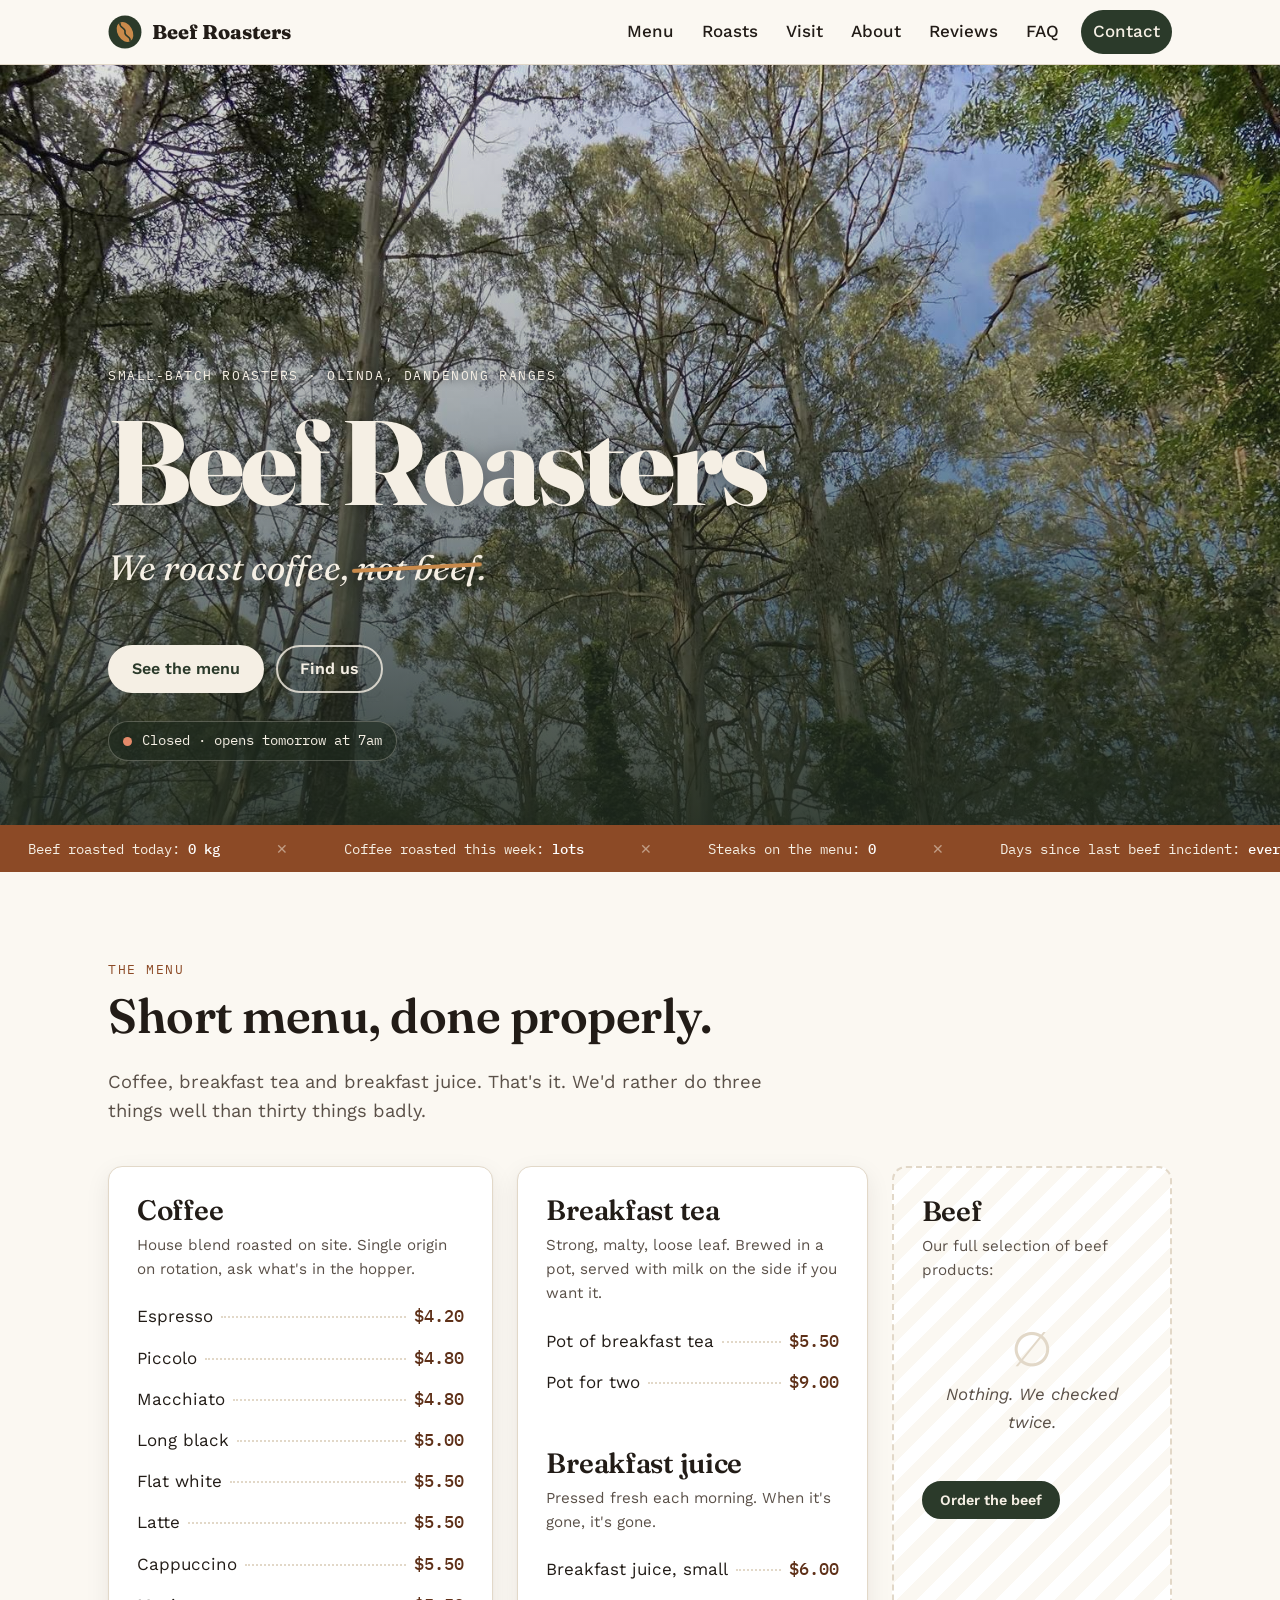
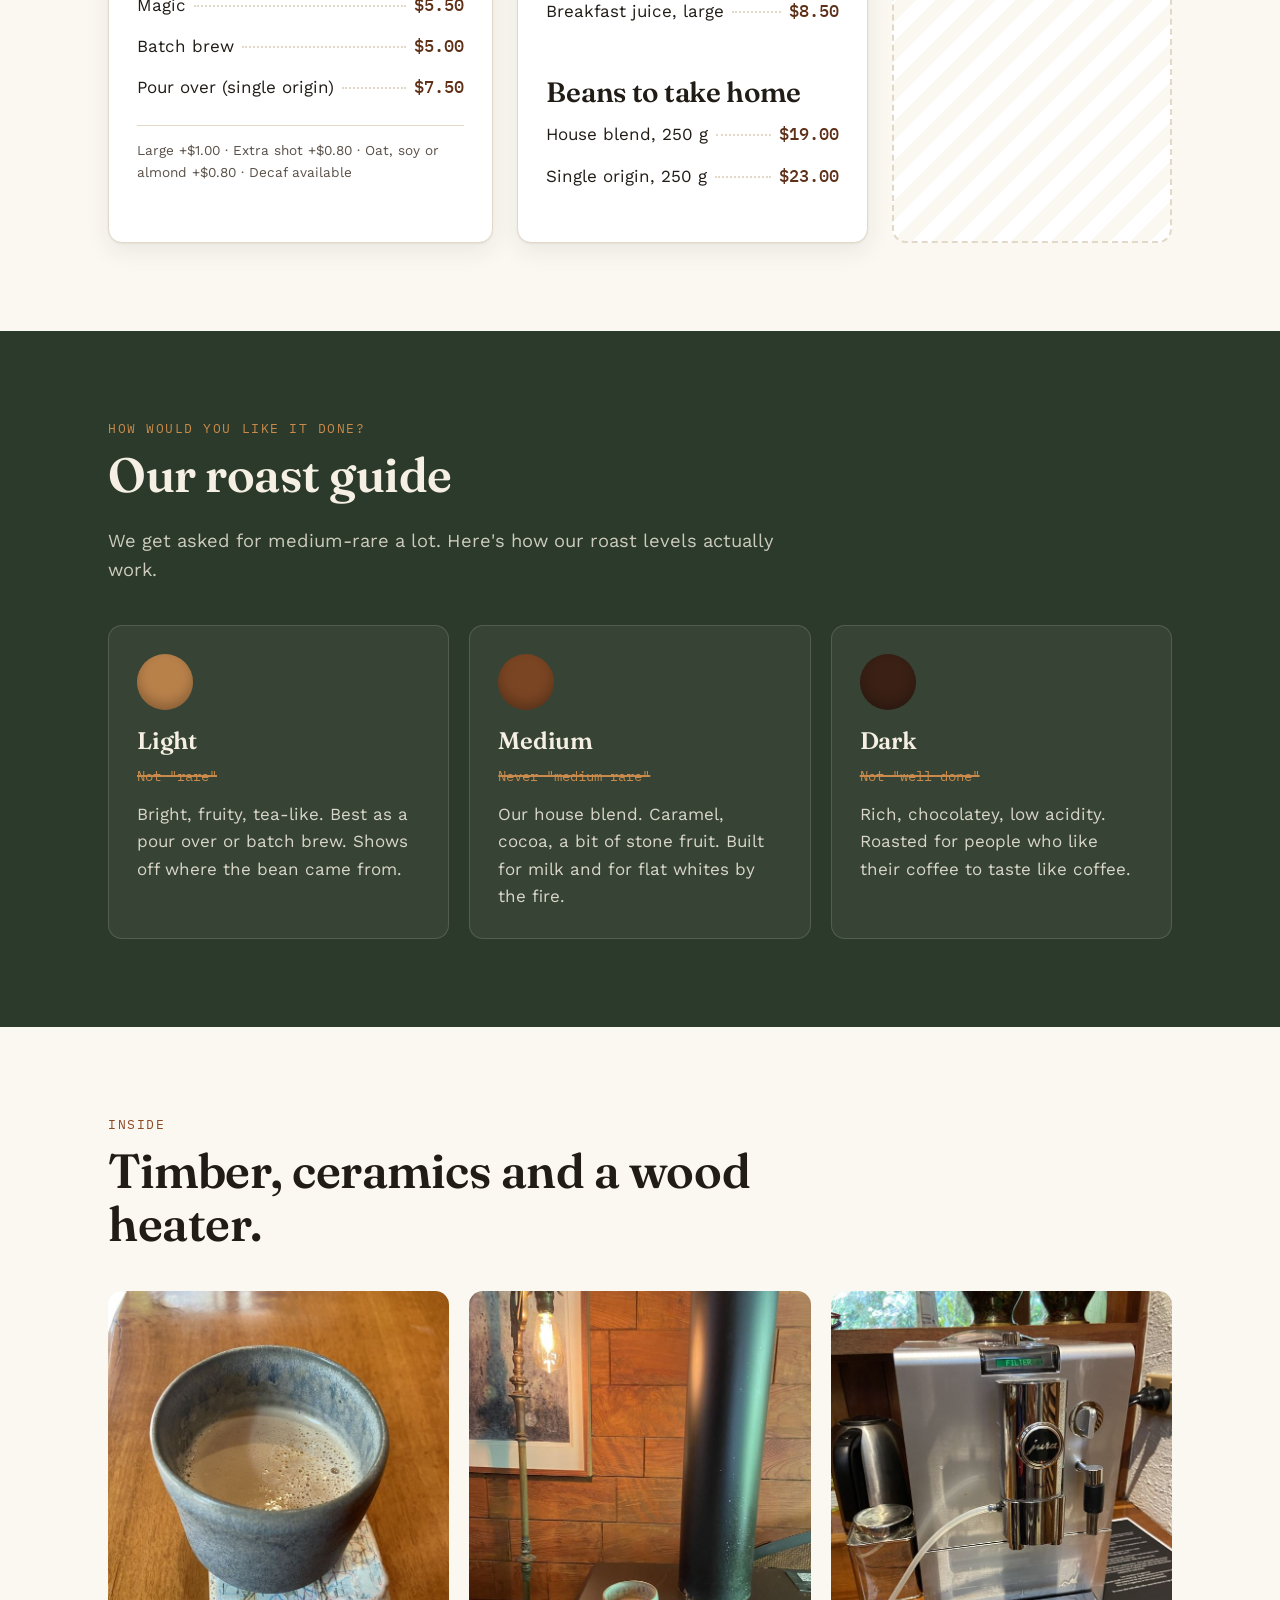
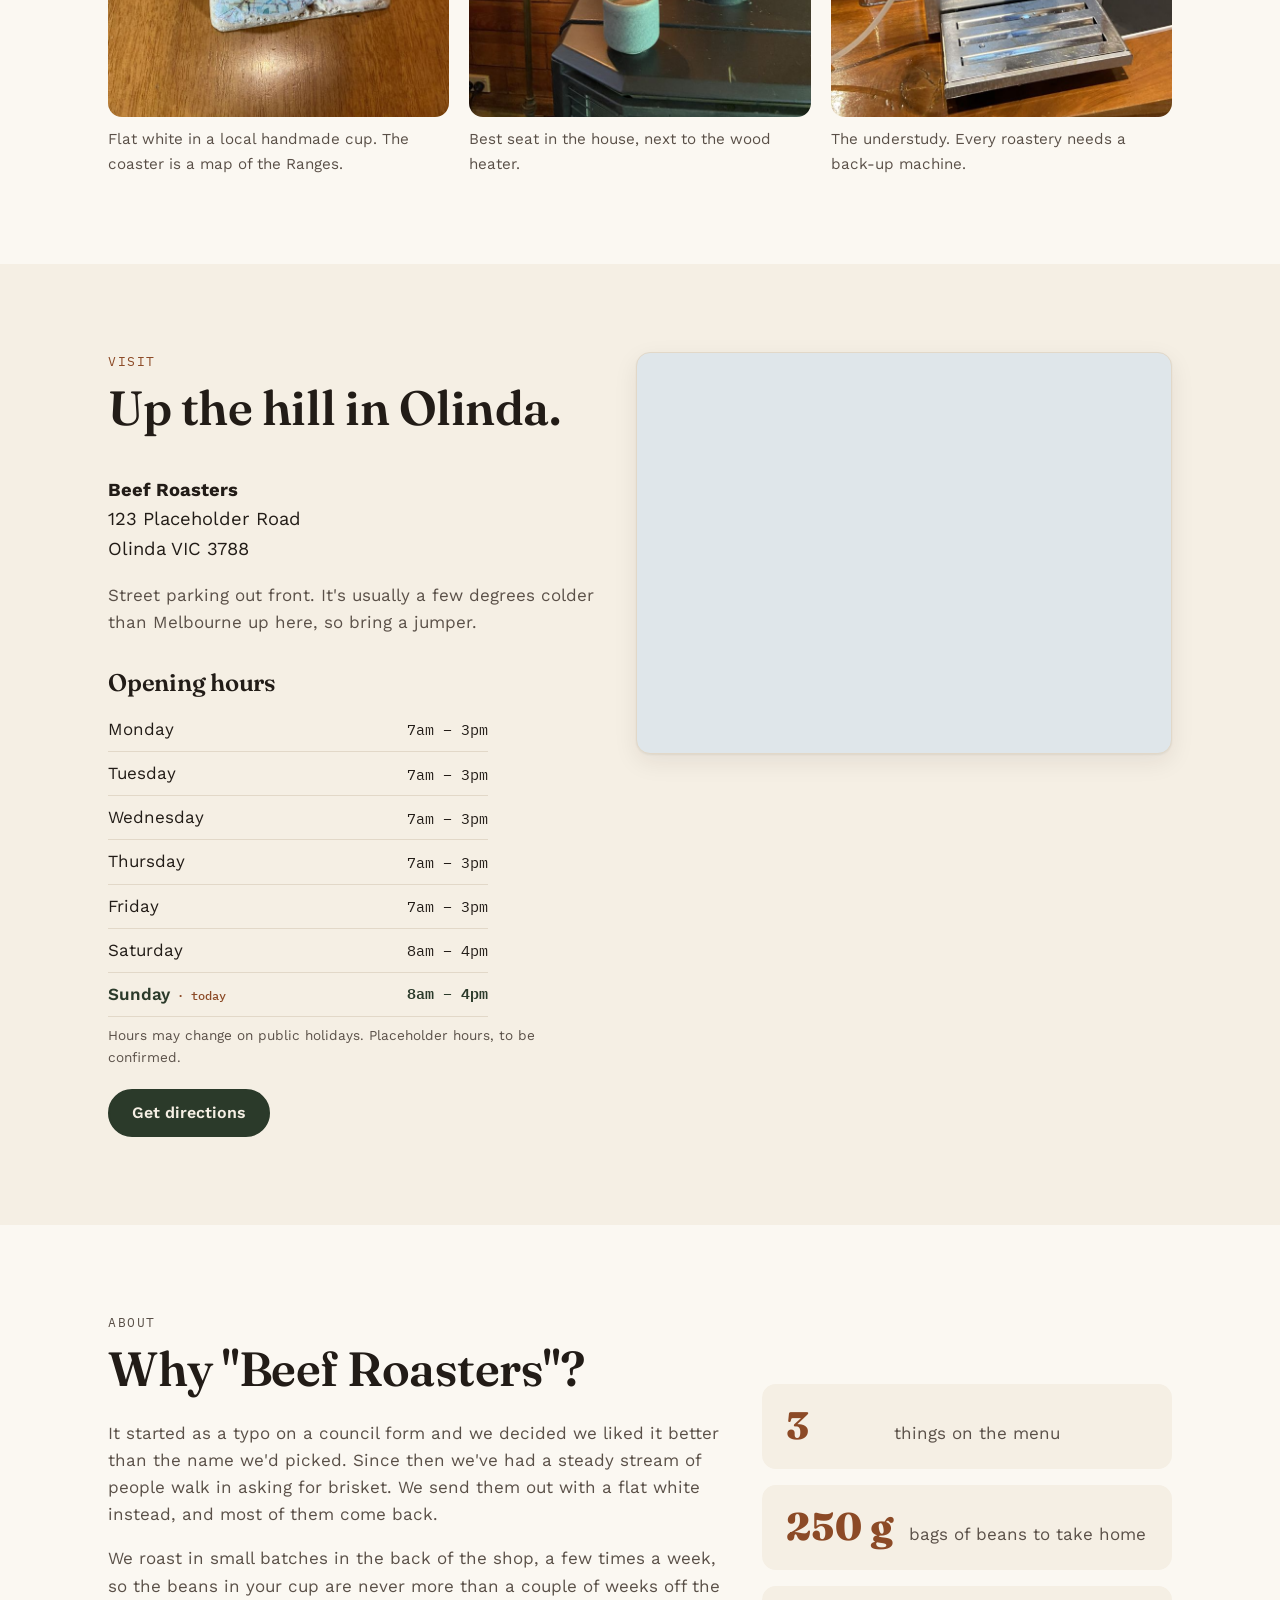
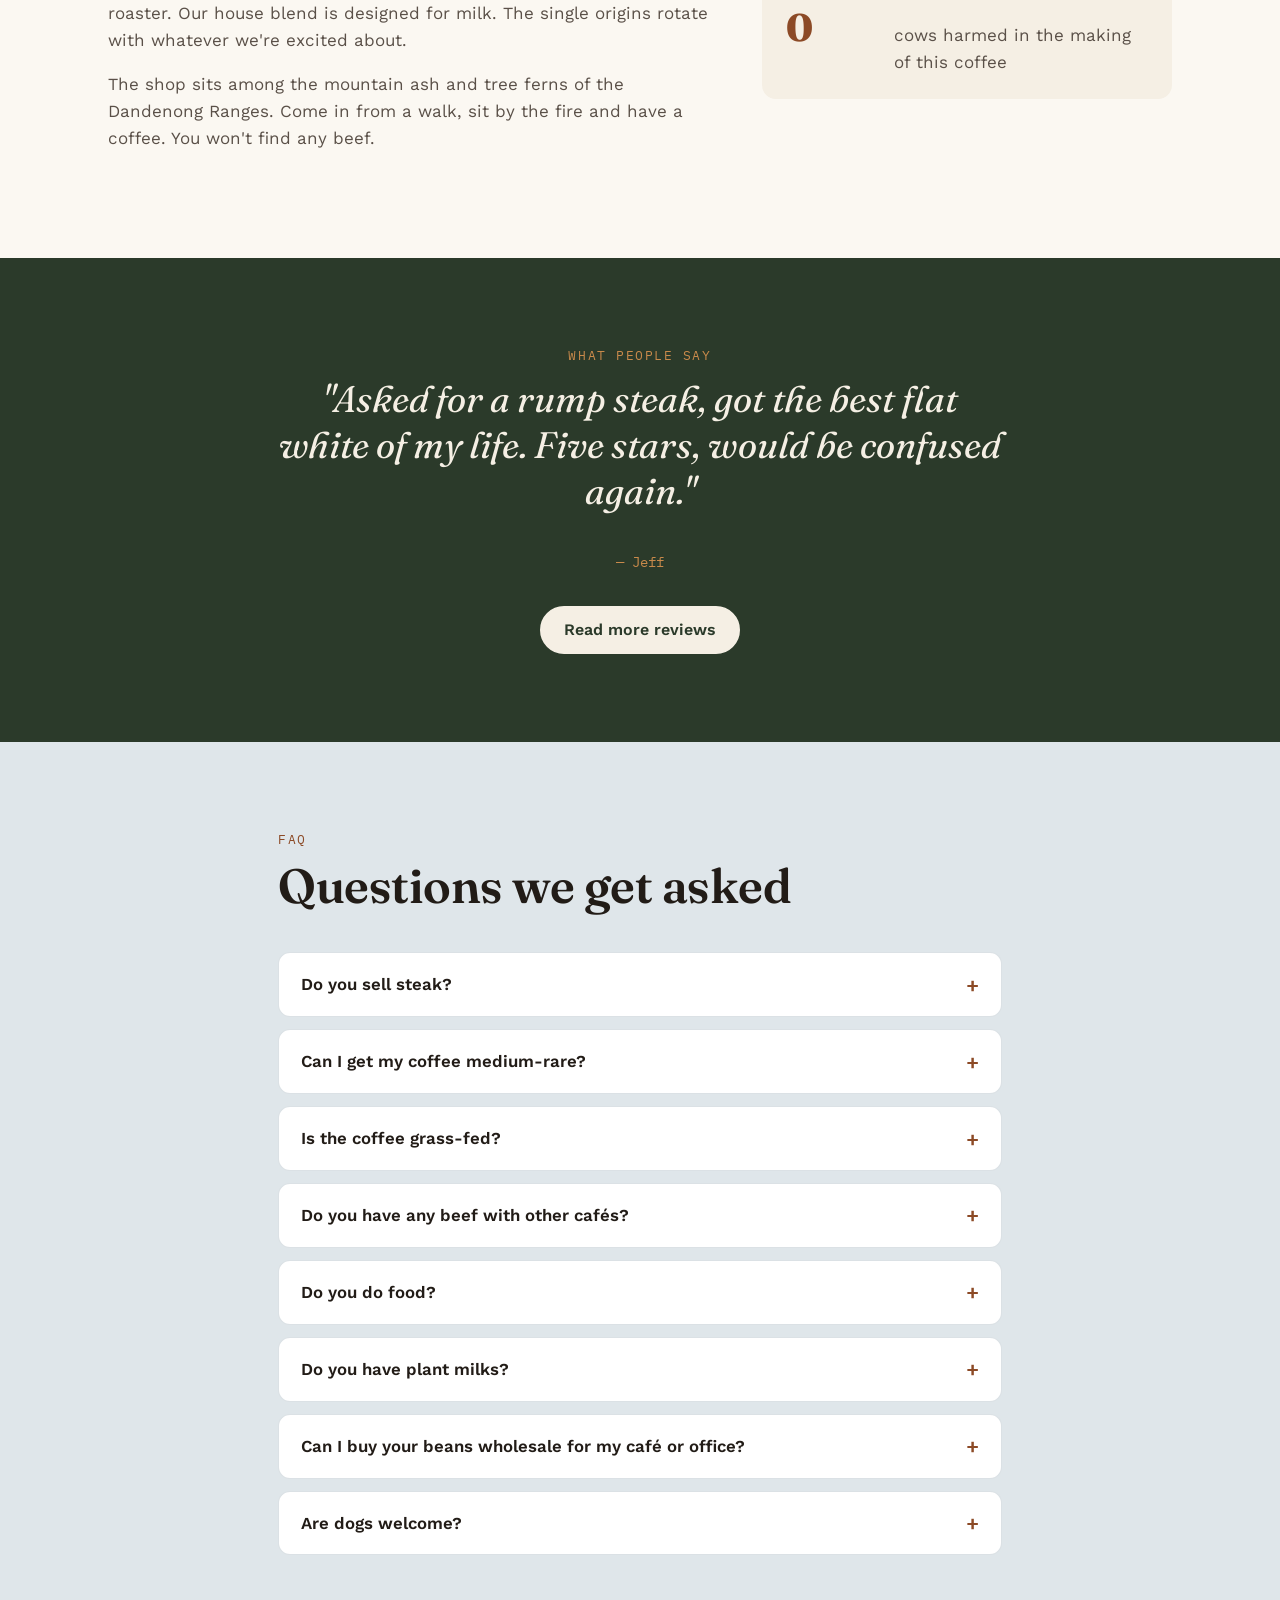
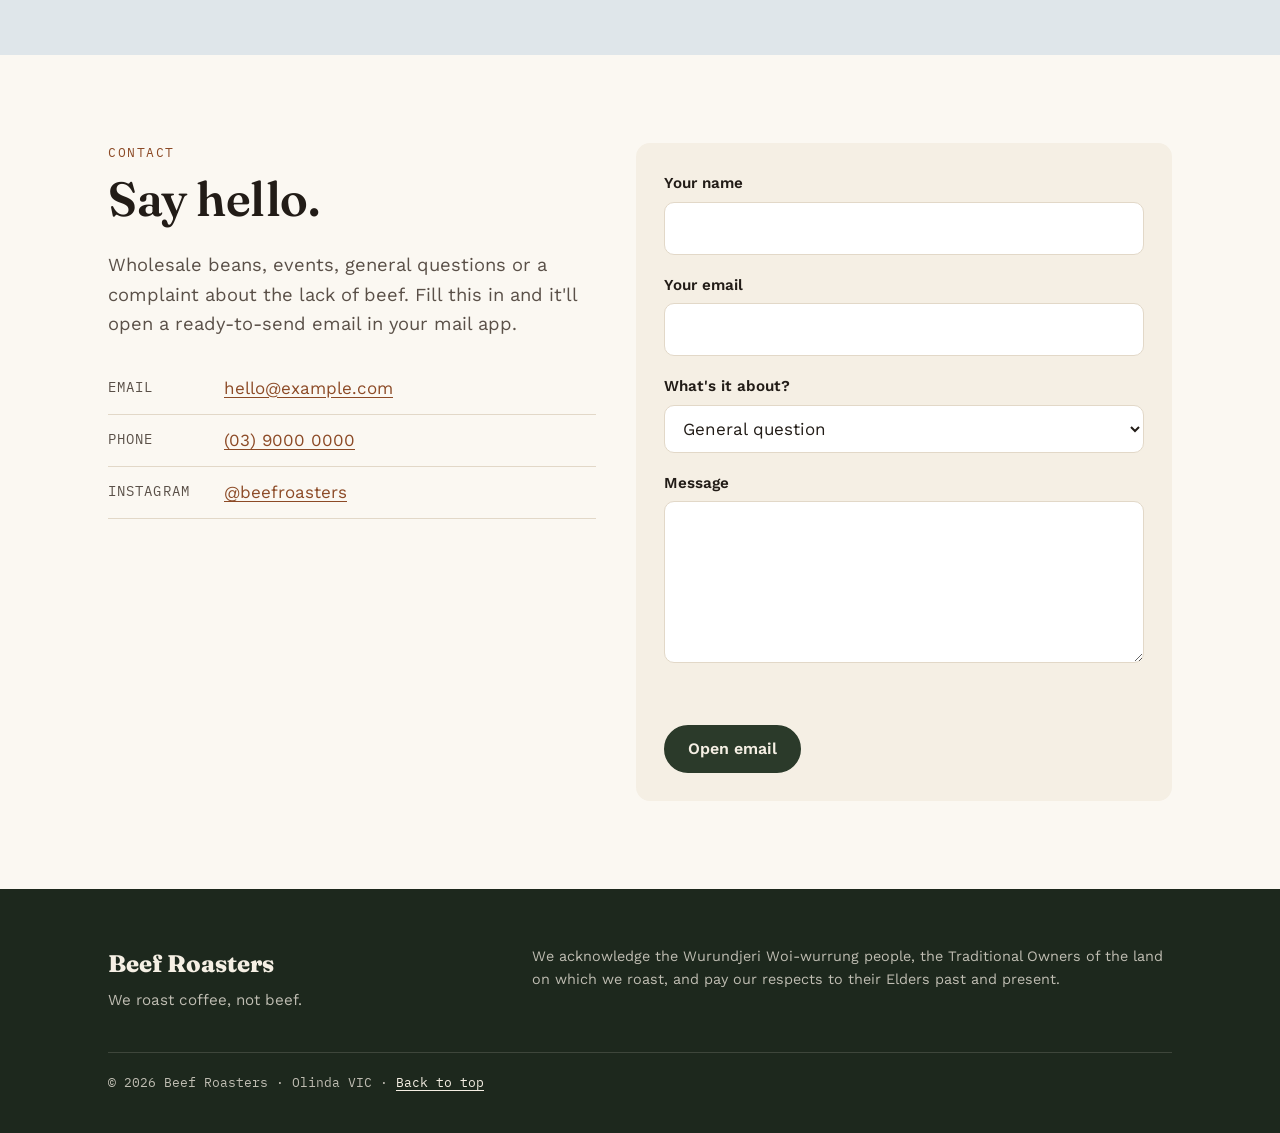
==== index.html @ 5b72eaa7 "Build Beef Roasters website Static site for GitHub Pages: home page with menu, roast guide, gallery," ====
<!doctype html>
<html lang="en-AU">
<head>
  <meta charset="utf-8">
  <meta name="viewport" content="width=device-width, initial-scale=1">
  <title>Beef Roasters | Coffee roasters in Olinda</title>
  <meta name="description" content="Beef Roasters is a small-batch coffee roaster and café in Olinda, in Victoria's Dandenong Ranges. We roast coffee, not beef.">
  <meta name="theme-color" content="#2b3a2a">
  <meta property="og:title" content="Beef Roasters, Olinda">
  <meta property="og:description" content="We roast coffee, not beef.">
  <meta property="og:type" content="website">
  <meta property="og:image" content="images/forest-wide.jpg">
  <link rel="icon" href="favicon.svg" type="image/svg+xml">
  <link rel="preconnect" href="https://fonts.googleapis.com">
  <link rel="preconnect" href="https://fonts.gstatic.com" crossorigin>
  <link href="https://fonts.googleapis.com/css2?family=Fraunces:opsz,wght@9..144,400;9..144,600;9..144,800&family=Work+Sans:wght@400;500;600&family=IBM+Plex+Mono:wght@400;500&display=swap" rel="stylesheet">
  <link rel="stylesheet" href="styles.css">
</head>
<body>
  <a class="skip" href="#main">Skip to content</a>

  <header class="site-header" id="top">
    <div class="wrap header-inner">
      <a class="brand" href="#top" aria-label="Beef Roasters home">
        <img src="favicon.svg" alt="" width="34" height="34">
        <span>Beef Roasters</span>
      </a>
      <button class="nav-toggle" aria-expanded="false" aria-controls="site-nav">
        <span class="sr-only">Menu</span>
        <span class="bars" aria-hidden="true"></span>
      </button>
      <nav id="site-nav" class="site-nav" aria-label="Main">
        <a href="#menu">Menu</a>
        <a href="#roasts">Roasts</a>
        <a href="#visit">Visit</a>
        <a href="#about">About</a>
        <a href="reviews.html">Reviews</a>
        <a href="#faq">FAQ</a>
        <a href="#contact" class="nav-cta">Contact</a>
      </nav>
    </div>
  </header>

  <main id="main">
    <!-- HERO -->
    <section class="hero">
      <picture>
        <source media="(min-width: 760px)" srcset="images/forest-wide.jpg">
        <img class="hero-img" src="images/forest-sm.jpg" alt="Tall mountain ash trees and tree ferns in the forest around Olinda">
      </picture>
      <div class="hero-shade"></div>
      <div class="wrap hero-content">
        <p class="eyebrow">Small-batch roasters · Olinda, Dandenong Ranges</p>
        <h1>Beef Roasters</h1>
        <p class="slogan">We roast coffee, <span class="strike">not beef</span>.</p>
        <div class="hero-actions">
          <a class="btn btn-light" href="#menu">See the menu</a>
          <a class="btn btn-ghost" href="#visit">Find us</a>
        </div>
        <p class="open-pill" id="open-status" aria-live="polite">Checking if we're open…</p>
      </div>
    </section>

    <!-- BEEF TICKER -->
    <div class="ticker" aria-label="Beef statistics">
      <div class="ticker-track">
        <span>Beef roasted today: <b>0 kg</b></span>
        <span>Coffee roasted this week: <b>lots</b></span>
        <span>Steaks on the menu: <b>0</b></span>
        <span>Days since last beef incident: <b id="days-no-beef">every single one</b></span>
        <span>Beef roasted today: <b>0 kg</b></span>
        <span>Coffee roasted this week: <b>lots</b></span>
        <span>Steaks on the menu: <b>0</b></span>
        <span>Days since last beef incident: <b>every single one</b></span>
      </div>
    </div>

    <!-- MENU -->
    <section class="section" id="menu">
      <div class="wrap">
        <header class="section-head">
          <p class="eyebrow">The menu</p>
          <h2>Short menu, done properly.</h2>
          <p class="lede">Coffee, breakfast tea and breakfast juice. That's it. We'd rather do three things well than thirty things badly.</p>
        </header>

        <div class="menu-grid">
          <article class="menu-card">
            <h3>Coffee</h3>
            <p class="menu-note">House blend roasted on site. Single origin on rotation, ask what's in the hopper.</p>
            <ul class="menu-list">
              <li><span>Espresso</span><i></i><span class="price">$4.20</span></li>
              <li><span>Piccolo</span><i></i><span class="price">$4.80</span></li>
              <li><span>Macchiato</span><i></i><span class="price">$4.80</span></li>
              <li><span>Long black</span><i></i><span class="price">$5.00</span></li>
              <li><span>Flat white</span><i></i><span class="price">$5.50</span></li>
              <li><span>Latte</span><i></i><span class="price">$5.50</span></li>
              <li><span>Cappuccino</span><i></i><span class="price">$5.50</span></li>
              <li><span>Magic</span><i></i><span class="price">$5.50</span></li>
              <li><span>Batch brew</span><i></i><span class="price">$5.00</span></li>
              <li><span>Pour over (single origin)</span><i></i><span class="price">$7.50</span></li>
            </ul>
            <p class="menu-extras">Large +$1.00 · Extra shot +$0.80 · Oat, soy or almond +$0.80 · Decaf available</p>
          </article>

          <article class="menu-card">
            <h3>Breakfast tea</h3>
            <p class="menu-note">Strong, malty, loose leaf. Brewed in a pot, served with milk on the side if you want it.</p>
            <ul class="menu-list">
              <li><span>Pot of breakfast tea</span><i></i><span class="price">$5.50</span></li>
              <li><span>Pot for two</span><i></i><span class="price">$9.00</span></li>
            </ul>

            <h3 class="menu-sub">Breakfast juice</h3>
            <p class="menu-note">Pressed fresh each morning. When it's gone, it's gone.</p>
            <ul class="menu-list">
              <li><span>Breakfast juice, small</span><i></i><span class="price">$6.00</span></li>
              <li><span>Breakfast juice, large</span><i></i><span class="price">$8.50</span></li>
            </ul>

            <h3 class="menu-sub">Beans to take home</h3>
            <ul class="menu-list">
              <li><span>House blend, 250 g</span><i></i><span class="price">$19.00</span></li>
              <li><span>Single origin, 250 g</span><i></i><span class="price">$23.00</span></li>
            </ul>
          </article>

          <article class="menu-card menu-card-beef" id="beef">
            <h3>Beef</h3>
            <p class="menu-note">Our full selection of beef products:</p>
            <ul class="menu-list menu-list-empty">
              <li class="empty-state">
                <span class="empty-icon" aria-hidden="true">∅</span>
                <span>Nothing. We checked twice.</span>
              </li>
            </ul>
            <button class="btn btn-small" id="beef-btn" type="button">Order the beef</button>
            <p class="beef-response" id="beef-response" aria-live="polite"></p>
          </article>
        </div>
      </div>
    </section>

    <!-- ROASTS -->
    <section class="section section-dark" id="roasts">
      <div class="wrap">
        <header class="section-head">
          <p class="eyebrow">How would you like it done?</p>
          <h2>Our roast guide</h2>
          <p class="lede">We get asked for medium-rare a lot. Here's how our roast levels actually work.</p>
        </header>

        <div class="roast-scale">
          <article class="roast roast-light">
            <span class="roast-swatch" aria-hidden="true"></span>
            <h3>Light</h3>
            <p class="roast-not">Not "rare"</p>
            <p>Bright, fruity, tea-like. Best as a pour over or batch brew. Shows off where the bean came from.</p>
          </article>
          <article class="roast roast-medium">
            <span class="roast-swatch" aria-hidden="true"></span>
            <h3>Medium</h3>
            <p class="roast-not">Never "medium-rare"</p>
            <p>Our house blend. Caramel, cocoa, a bit of stone fruit. Built for milk and for flat whites by the fire.</p>
          </article>
          <article class="roast roast-dark">
            <span class="roast-swatch" aria-hidden="true"></span>
            <h3>Dark</h3>
            <p class="roast-not">Not "well done"</p>
            <p>Rich, chocolatey, low acidity. Roasted for people who like their coffee to taste like coffee.</p>
          </article>
        </div>
      </div>
    </section>

    <!-- GALLERY -->
    <section class="section" id="gallery">
      <div class="wrap">
        <header class="section-head">
          <p class="eyebrow">Inside</p>
          <h2>Timber, ceramics and a wood heater.</h2>
        </header>
        <div class="gallery">
          <figure>
            <img src="images/flat-white-sm.jpg" srcset="images/flat-white-sm.jpg 700w, images/flat-white.jpg 1200w" sizes="(min-width: 900px) 33vw, 100vw" alt="A flat white in a blue-grey handmade ceramic cup on a map coaster" loading="lazy" width="700" height="933">
            <figcaption>Flat white in a local handmade cup. The coaster is a map of the Ranges.</figcaption>
          </figure>
          <figure>
            <img src="images/wood-heater-sm.jpg" srcset="images/wood-heater-sm.jpg 700w, images/wood-heater.jpg 1200w" sizes="(min-width: 900px) 33vw, 100vw" alt="A ceramic coffee cup on a black wood heater next to a brass floor lamp and timber wall" loading="lazy" width="700" height="933">
            <figcaption>Best seat in the house, next to the wood heater.</figcaption>
          </figure>
          <figure>
            <img src="images/machine-sm.jpg" srcset="images/machine-sm.jpg 700w, images/machine.jpg 1200w" sizes="(min-width: 900px) 33vw, 100vw" alt="A silver Jura coffee machine on a timber bench" loading="lazy" width="700" height="933">
            <figcaption>The understudy. Every roastery needs a back-up machine.</figcaption>
          </figure>
        </div>
      </div>
    </section>

    <!-- VISIT -->
    <section class="section section-timber" id="visit">
      <div class="wrap visit-grid">
        <div>
          <header class="section-head">
            <p class="eyebrow">Visit</p>
            <h2>Up the hill in Olinda.</h2>
          </header>
          <!-- PLACEHOLDER: replace the address below with the real one -->
          <address class="visit-address">
            <strong>Beef Roasters</strong><br>
            123 Placeholder Road<br>
            Olinda VIC 3788
          </address>
          <p class="visit-note">Street parking out front. It's usually a few degrees colder than Melbourne up here, so bring a jumper.</p>

          <h3>Opening hours</h3>
          <table class="hours" id="hours-table">
            <caption class="sr-only">Opening hours</caption>
            <tbody></tbody>
          </table>
          <p class="hours-foot">Hours may change on public holidays. Placeholder hours, to be confirmed.</p>
          <a class="btn" id="directions-link" href="https://www.google.com/maps/search/?api=1&query=Olinda+VIC+3788" target="_blank" rel="noopener">Get directions</a>
        </div>
        <div class="map-frame">
          <iframe title="Map of Olinda, Victoria" loading="lazy" src="https://www.openstreetmap.org/export/embed.html?bbox=145.3500%2C-37.8680%2C145.3840%2C-37.8460&amp;layer=mapnik&amp;marker=-37.8571%2C145.3672"></iframe>
        </div>
      </div>
    </section>

    <!-- ABOUT -->
    <section class="section" id="about">
      <div class="wrap about-grid">
        <div class="about-copy">
          <p class="eyebrow">About</p>
          <h2>Why "Beef Roasters"?</h2>
          <p>It started as a typo on a council form and we decided we liked it better than the name we'd picked. Since then we've had a steady stream of people walk in asking for brisket. We send them out with a flat white instead, and most of them come back.</p>
          <p>We roast in small batches in the back of the shop, a few times a week, so the beans in your cup are never more than a couple of weeks off the roaster. Our house blend is designed for milk. The single origins rotate with whatever we're excited about.</p>
          <p>The shop sits among the mountain ash and tree ferns of the Dandenong Ranges. Come in from a walk, sit by the fire and have a coffee. You won't find any beef.</p>
        </div>
        <aside class="about-stats" aria-label="Some numbers">
          <div><b>3</b><span>things on the menu</span></div>
          <div><b>250 g</b><span>bags of beans to take home</span></div>
          <div><b>0</b><span>cows harmed in the making of this coffee</span></div>
        </aside>
      </div>
    </section>

    <!-- REVIEWS TEASER -->
    <section class="section section-dark" id="reviews-teaser">
      <div class="wrap narrow center">
        <p class="eyebrow">What people say</p>
        <blockquote class="pull-quote">
          <p>"Asked for a rump steak, got the best flat white of my life. Five stars, would be confused again."</p>
          <footer>Jeff</footer>
        </blockquote>
        <a class="btn" href="reviews.html">Read more reviews</a>
      </div>
    </section>

    <!-- FAQ -->
    <section class="section section-mist" id="faq">
      <div class="wrap narrow">
        <header class="section-head">
          <p class="eyebrow">FAQ</p>
          <h2>Questions we get asked</h2>
        </header>
        <div class="faq">
          <details>
            <summary>Do you sell steak?</summary>
            <p>No. We roast coffee, not beef. It's on the sign, the cups and this website.</p>
          </details>
          <details>
            <summary>Can I get my coffee medium-rare?</summary>
            <p>We can do you a medium roast. That's as close as we get. See the <a href="#roasts">roast guide</a>.</p>
          </details>
          <details>
            <summary>Is the coffee grass-fed?</summary>
            <p>The coffee plants are fed with sunshine, rain and mountain soil, so in a way, yes. Please don't ask the barista this before 9am.</p>
          </details>
          <details>
            <summary>Do you have any beef with other cafés?</summary>
            <p>None at all. The Ranges have plenty of good coffee and we're happy to be part of it.</p>
          </details>
          <details>
            <summary>Do you do food?</summary>
            <p>No. Coffee, breakfast tea and breakfast juice only. You're welcome to bring a pastry from down the road.</p>
          </details>
          <details>
            <summary>Do you have plant milks?</summary>
            <p>Yes: oat, soy and almond, for an extra $0.80.</p>
          </details>
          <details>
            <summary>Can I buy your beans wholesale for my café or office?</summary>
            <p>Yes. Send us a message through the <a href="#contact">contact form</a> and pick "Wholesale beans".</p>
          </details>
          <details>
            <summary>Are dogs welcome?</summary>
            <p>Well-behaved dogs are welcome at the outdoor tables. Water bowl provided. No beef treats, obviously.</p>
          </details>
        </div>
      </div>
    </section>

    <!-- CONTACT -->
    <section class="section" id="contact">
      <div class="wrap contact-grid">
        <div>
          <p class="eyebrow">Contact</p>
          <h2>Say hello.</h2>
          <p class="lede">Wholesale beans, events, general questions or a complaint about the lack of beef. Fill this in and it'll open a ready-to-send email in your mail app.</p>
          <!-- PLACEHOLDER: replace phone, email and Instagram below and the email in script.js -->
          <ul class="contact-list">
            <li><span>Email</span><a href="mailto:hello@example.com" class="js-email">hello@example.com</a></li>
            <li><span>Phone</span><a href="tel:+61390000000">(03) 9000 0000</a></li>
            <li><span>Instagram</span><a href="https://instagram.com/" target="_blank" rel="noopener">@beefroasters</a></li>
          </ul>
        </div>

        <form class="contact-form" id="contact-form" novalidate>
          <div class="field">
            <label for="cf-name">Your name</label>
            <input id="cf-name" name="name" type="text" autocomplete="name" required>
          </div>
          <div class="field">
            <label for="cf-email">Your email</label>
            <input id="cf-email" name="email" type="email" autocomplete="email" required>
          </div>
          <div class="field">
            <label for="cf-topic">What's it about?</label>
            <select id="cf-topic" name="topic">
              <option>General question</option>
              <option>Wholesale beans</option>
              <option>Events &amp; catering</option>
              <option>Feedback</option>
              <option>Beef-related complaint</option>
            </select>
          </div>
          <div class="field">
            <label for="cf-message">Message</label>
            <textarea id="cf-message" name="message" rows="5" required></textarea>
          </div>
          <p class="form-hint" id="beef-hint" hidden>Noted. We'll read it, but we still won't be selling beef.</p>
          <p class="form-error" id="form-error" role="alert"></p>
          <button class="btn" type="submit">Open email</button>
        </form>
      </div>
    </section>
  </main>

  <footer class="site-footer">
    <div class="wrap footer-grid">
      <div>
        <p class="footer-brand">Beef Roasters</p>
        <p>We roast coffee, not beef.</p>
      </div>
      <p class="ack">We acknowledge the Wurundjeri Woi-wurrung people, the Traditional Owners of the land on which we roast, and pay our respects to their Elders past and present.</p>
      <p class="footer-meta">© <span id="year">2026</span> Beef Roasters · Olinda VIC · <a href="#top">Back to top</a></p>
    </div>
  </footer>

  <script src="script.js"></script>
</body>
</html>
---- styles.css ----
/* Beef Roasters — forest & timber palette drawn from the shop photos */
:root {
  --forest: #2b3a2a;
  --forest-deep: #1d281d;
  --fern: #6f8a4e;
  --timber: #8c4a26;
  --timber-dark: #5e3018;
  --honey: #c98a4b;
  --slate: #6f8797;
  --slate-pale: #dfe6ea;
  --cream: #f5efe4;
  --paper: #fbf8f2;
  --ink: #221c17;
  --ink-soft: #5a5048;
  --line: #e2d8c8;

  --display: "Fraunces", Georgia, "Times New Roman", serif;
  --body: "Work Sans", system-ui, -apple-system, "Segoe UI", sans-serif;
  --mono: "IBM Plex Mono", ui-monospace, Menlo, Consolas, monospace;

  --radius: 14px;
  --shadow: 0 1px 2px rgba(34, 28, 23, .06), 0 8px 24px rgba(34, 28, 23, .08);
  --wrap: 1120px;
}

*, *::before, *::after { box-sizing: border-box; }
html { scroll-behavior: smooth; scroll-padding-top: 72px; }
@media (prefers-reduced-motion: reduce) {
  html { scroll-behavior: auto; }
  *, *::before, *::after { animation: none !important; transition: none !important; }
}

body {
  margin: 0;
  font-family: var(--body);
  font-size: 1.0625rem;
  line-height: 1.6;
  color: var(--ink);
  background: var(--paper);
  -webkit-font-smoothing: antialiased;
}

img { max-width: 100%; display: block; }
a { color: var(--timber); text-underline-offset: 3px; }
a:hover { color: var(--timber-dark); }
h1, h2, h3 { font-family: var(--display); line-height: 1.1; margin: 0 0 .5em; font-weight: 600; letter-spacing: -.01em; }
h2 { font-size: clamp(2rem, 4.5vw, 3rem); }
h3 { font-size: 1.5rem; }
p { margin: 0 0 1em; }

.wrap { max-width: var(--wrap); margin: 0 auto; padding: 0 16px; }
@media (min-width: 640px) { .wrap { padding: 0 28px; } }
.narrow { max-width: 780px; }
.center { text-align: center; }

.sr-only { position: absolute; width: 1px; height: 1px; padding: 0; margin: -1px; overflow: hidden; clip: rect(0 0 0 0); white-space: nowrap; border: 0; }
.skip { position: absolute; left: -999px; top: 8px; background: var(--ink); color: #fff; padding: 8px 14px; border-radius: 8px; z-index: 100; }
.skip:focus { left: 8px; }
:focus-visible { outline: 3px solid var(--honey); outline-offset: 3px; }

.eyebrow {
  font-family: var(--mono);
  font-size: .8rem;
  text-transform: uppercase;
  letter-spacing: .12em;
  color: var(--timber);
  margin-bottom: .75em;
}

/* ---------- Buttons ---------- */
.btn {
  display: inline-block;
  font: 600 1rem/1 var(--body);
  padding: 14px 22px;
  border-radius: 999px;
  border: 2px solid var(--forest);
  background: var(--forest);
  color: var(--cream);
  text-decoration: none;
  cursor: pointer;
  transition: transform .15s ease, background .15s ease, color .15s ease;
}
.btn:hover { background: var(--forest-deep); color: var(--cream); transform: translateY(-1px); }
.btn-light { background: var(--cream); border-color: var(--cream); color: var(--forest); }
.btn-light:hover { background: #fff; color: var(--forest); }
.btn-ghost { background: transparent; border-color: rgba(245, 239, 228, .8); color: var(--cream); }
.btn-ghost:hover { background: rgba(245, 239, 228, .12); }
.btn-small { padding: 10px 16px; font-size: .9rem; }

/* ---------- Header ---------- */
.site-header {
  position: sticky; top: 0; z-index: 50;
  background: rgba(251, 248, 242, .92);
  backdrop-filter: saturate(1.4) blur(10px);
  -webkit-backdrop-filter: saturate(1.4) blur(10px);
  border-bottom: 1px solid var(--line);
}
.header-inner { display: flex; align-items: center; justify-content: space-between; height: 64px; }
.brand { display: flex; align-items: center; gap: 10px; text-decoration: none; color: var(--ink); font-family: var(--display); font-weight: 800; font-size: 1.25rem; }
.brand:hover { color: var(--ink); }

.site-nav { display: flex; gap: 4px; align-items: center; }
.site-nav a { text-decoration: none; color: var(--ink); font-weight: 500; padding: 8px 12px; border-radius: 999px; }
.site-nav a:hover, .site-nav a[aria-current="page"] { background: var(--cream); color: var(--ink); }
.site-nav .nav-cta { background: var(--forest); color: var(--cream); margin-left: 6px; }
.site-nav .nav-cta:hover { background: var(--forest-deep); color: var(--cream); }

.nav-toggle { display: none; background: none; border: 0; width: 44px; height: 44px; cursor: pointer; border-radius: 10px; }
.bars, .bars::before, .bars::after { display: block; width: 22px; height: 2px; background: var(--ink); border-radius: 2px; position: relative; margin: 0 auto; transition: transform .2s ease; }
.bars::before, .bars::after { content: ""; position: absolute; left: 0; }
.bars::before { top: -7px; }
.bars::after { top: 7px; }
.nav-toggle[aria-expanded="true"] .bars { background: transparent; }
.nav-toggle[aria-expanded="true"] .bars::before { transform: translateY(7px) rotate(45deg); }
.nav-toggle[aria-expanded="true"] .bars::after { transform: translateY(-7px) rotate(-45deg); }

@media (max-width: 820px) {
  .nav-toggle { display: block; }
  .site-nav {
    position: absolute; top: 64px; left: 0; right: 0;
    flex-direction: column; align-items: stretch; gap: 0;
    background: var(--paper); border-bottom: 1px solid var(--line);
    padding: 8px 16px 16px;
    display: none;
  }
  .site-nav.open { display: flex; }
  .site-nav a { padding: 12px; border-radius: 10px; }
  .site-nav .nav-cta { margin: 8px 0 0; text-align: center; }
}

/* ---------- Hero ---------- */
.hero { position: relative; min-height: min(88vh, 760px); display: flex; align-items: flex-end; color: var(--cream); overflow: hidden; }
.hero picture, .hero-img { position: absolute; inset: 0; width: 100%; height: 100%; }
.hero-img { object-fit: cover; object-position: center 30%; }
.hero-shade { position: absolute; inset: 0; background: linear-gradient(180deg, rgba(29, 40, 29, .15) 0%, rgba(29, 40, 29, .35) 45%, rgba(29, 40, 29, .88) 100%); }
.hero-content { position: relative; padding-top: 120px; padding-bottom: 64px; width: 100%; }
.hero .eyebrow { color: var(--cream); text-shadow: 0 1px 8px rgba(0, 0, 0, .6); }
.hero h1, .slogan { text-shadow: 0 2px 18px rgba(0, 0, 0, .35); }
.hero h1 { font-size: clamp(3.2rem, 11vw, 7.5rem); font-weight: 800; letter-spacing: -.03em; margin-bottom: .1em; }
.slogan { font-family: var(--display); font-size: clamp(1.4rem, 3.6vw, 2.2rem); font-style: italic; margin-bottom: 1.4em; }
.strike { position: relative; white-space: nowrap; }
.strike::after {
  content: ""; position: absolute; left: -4px; right: -4px; top: 55%;
  height: 4px; background: var(--honey); border-radius: 2px;
  transform: rotate(-3deg) scaleX(0); transform-origin: left;
  animation: strike .6s .8s ease-out forwards;
}
@keyframes strike { to { transform: rotate(-3deg) scaleX(1); } }
.hero-actions { display: flex; flex-wrap: wrap; gap: 12px; margin-bottom: 28px; }

.open-pill {
  display: inline-flex; align-items: center; gap: 10px;
  font-family: var(--mono); font-size: .85rem;
  background: rgba(29, 40, 29, .6); border: 1px solid rgba(245, 239, 228, .25);
  padding: 8px 14px; border-radius: 999px; margin: 0;
}
.open-pill::before { content: ""; width: 9px; height: 9px; border-radius: 50%; background: var(--slate); }
.open-pill.is-open::before { background: #8fd16a; box-shadow: 0 0 0 4px rgba(143, 209, 106, .25); }
.open-pill.is-closed::before { background: #e48a6a; }

/* ---------- Ticker ---------- */
.ticker { background: var(--timber); color: var(--cream); overflow: hidden; font-family: var(--mono); font-size: .9rem; }
.ticker-track { display: flex; width: max-content; animation: ticker 38s linear infinite; }
.ticker-track span { padding: 12px 28px; white-space: nowrap; }
.ticker-track span::after { content: "✕"; margin-left: 56px; opacity: .5; }
.ticker b { color: #fff; font-weight: 500; }
@keyframes ticker { to { transform: translateX(-50%); } }

/* ---------- Sections ---------- */
.section { padding: 88px 0; }
@media (max-width: 640px) { .section { padding: 64px 0; } }
.section-head { margin-bottom: 40px; max-width: 680px; }
.center .section-head { margin-left: auto; margin-right: auto; }
.lede { font-size: 1.15rem; color: var(--ink-soft); }

.section-dark { background: var(--forest); color: var(--cream); }
.section-dark .eyebrow { color: var(--honey); }
.section-dark .lede { color: rgba(245, 239, 228, .8); }
.section-dark a { color: var(--honey); }
.section-dark .btn { background: var(--cream); border-color: var(--cream); color: var(--forest); }
.section-dark .btn:hover { background: #fff; color: var(--forest); }

.section-timber { background: var(--cream); }
.section-mist { background: var(--slate-pale); }

/* ---------- Menu ---------- */
.menu-grid { display: grid; gap: 24px; grid-template-columns: 1fr; }
@media (min-width: 760px) { .menu-grid { grid-template-columns: 1fr 1fr; } }
@media (min-width: 1040px) { .menu-grid { grid-template-columns: 1.1fr 1fr .8fr; } }

.menu-card { background: #fff; border: 1px solid var(--line); border-radius: var(--radius); padding: 28px; box-shadow: var(--shadow); }
.menu-card h3 { font-size: 1.75rem; margin-bottom: .25em; }
.menu-sub { margin-top: 1.6em; }
.menu-note { color: var(--ink-soft); font-size: .95rem; }
.menu-list { list-style: none; padding: 0; margin: 0 0 1em; }
.menu-list li { display: flex; align-items: baseline; gap: 8px; padding: 7px 0; }
.menu-list li i { flex: 1; border-bottom: 2px dotted var(--line); transform: translateY(-4px); }
.price { font-family: var(--mono); font-weight: 500; color: var(--timber-dark); }
.menu-extras { font-size: .85rem; color: var(--ink-soft); border-top: 1px solid var(--line); padding-top: 14px; margin: 0; }

.menu-card-beef { background: repeating-linear-gradient(-45deg, #fff, #fff 14px, var(--paper) 14px, var(--paper) 28px); border-style: dashed; border-width: 2px; box-shadow: none; }
.menu-list-empty li { justify-content: center; flex-direction: column; align-items: center; text-align: center; padding: 28px 0; color: var(--ink-soft); font-style: italic; }
.empty-icon { font-family: var(--display); font-size: 3rem; line-height: 1; color: var(--line); font-style: normal; }
.beef-response { min-height: 1.6em; margin: 14px 0 0; font-size: .95rem; color: var(--timber-dark); font-weight: 500; }

/* ---------- Roasts ---------- */
.roast-scale { display: grid; gap: 20px; grid-template-columns: 1fr; }
@media (min-width: 760px) { .roast-scale { grid-template-columns: repeat(3, 1fr); } }
.roast { background: rgba(245, 239, 228, .06); border: 1px solid rgba(245, 239, 228, .15); border-radius: var(--radius); padding: 28px; }
.roast-swatch { display: block; width: 56px; height: 56px; border-radius: 50%; margin-bottom: 18px; box-shadow: inset 0 -6px 12px rgba(0,0,0,.25); }
.roast-light .roast-swatch { background: #b9814a; }
.roast-medium .roast-swatch { background: #7a4523; }
.roast-dark .roast-swatch { background: #3a2015; }
.roast-not { font-family: var(--mono); font-size: .85rem; color: var(--honey); text-decoration: line-through; text-decoration-thickness: 2px; }
.roast p:last-child { color: rgba(245, 239, 228, .85); margin: 0; }

/* ---------- Gallery ---------- */
.gallery { display: grid; gap: 20px; grid-template-columns: 1fr; }
@media (min-width: 640px) { .gallery { grid-template-columns: repeat(2, 1fr); } }
@media (min-width: 960px) { .gallery { grid-template-columns: repeat(3, 1fr); } }
.gallery figure { margin: 0; }
.gallery img { width: 100%; aspect-ratio: 4 / 5; height: auto; object-fit: cover; border-radius: var(--radius); background: var(--cream); }
.gallery figcaption { font-size: .95rem; color: var(--ink-soft); padding-top: 10px; }

/* ---------- Visit ---------- */
.visit-grid { display: grid; gap: 40px; grid-template-columns: 1fr; align-items: start; }
@media (min-width: 900px) { .visit-grid { grid-template-columns: 1fr 1.1fr; } }
.visit-address { font-style: normal; font-size: 1.15rem; margin-bottom: 1em; }
.visit-note { color: var(--ink-soft); }
.visit-grid h3 { margin-top: 1.4em; }
.hours { border-collapse: collapse; width: 100%; max-width: 380px; margin-bottom: 8px; }
.hours th, .hours td { text-align: left; padding: 8px 0; border-bottom: 1px solid var(--line); font-weight: 400; }
.hours td { font-family: var(--mono); font-size: .95rem; text-align: right; }
.hours tr.today th, .hours tr.today td { font-weight: 600; color: var(--forest); }
.hours tr.today th::after { content: " · today"; font-family: var(--mono); font-size: .75rem; color: var(--timber); font-weight: 500; }
.hours-foot { font-size: .85rem; color: var(--ink-soft); margin-bottom: 20px; }
.map-frame { border-radius: var(--radius); overflow: hidden; border: 1px solid var(--line); box-shadow: var(--shadow); aspect-ratio: 4 / 3; background: var(--slate-pale); }
.map-frame iframe { width: 100%; height: 100%; border: 0; display: block; }

/* ---------- About ---------- */
.about-grid { display: grid; gap: 40px; grid-template-columns: 1fr; }
@media (min-width: 900px) { .about-grid { grid-template-columns: 1.5fr 1fr; align-items: center; } }
.about-copy p { color: var(--ink-soft); }
.about-stats { display: grid; gap: 16px; }
.about-stats div { background: var(--cream); border-radius: var(--radius); padding: 22px 24px; display: flex; align-items: baseline; gap: 16px; }
.about-stats b { font-family: var(--display); font-size: 2.4rem; font-weight: 800; color: var(--timber); min-width: 3.4ch; line-height: 1; }
.about-stats span { color: var(--ink-soft); }

/* ---------- Reviews ---------- */
.pull-quote { margin: 0 0 32px; }
.pull-quote p { font-family: var(--display); font-size: clamp(1.5rem, 3.4vw, 2.3rem); line-height: 1.25; font-style: italic; }
.pull-quote footer { font-family: var(--mono); font-size: .9rem; color: var(--honey); }
.pull-quote footer::before { content: "— "; }

.reviews-hero { background: var(--forest); color: var(--cream); padding: 96px 0 72px; }
.reviews-hero .eyebrow { color: var(--honey); }
.reviews-hero h1 { font-size: clamp(2.6rem, 7vw, 4.5rem); font-weight: 800; }
.reviews-hero .lede { color: rgba(245, 239, 228, .8); max-width: 600px; }
.rating-summary { display: flex; align-items: center; gap: 14px; margin-top: 24px; font-family: var(--mono); font-size: .95rem; }
.stars { color: var(--honey); letter-spacing: 2px; font-size: 1.2rem; }

.review-list { display: grid; gap: 24px; grid-template-columns: 1fr; }
@media (min-width: 900px) { .review-list { grid-template-columns: repeat(3, 1fr); } }
.review { background: #fff; border: 1px solid var(--line); border-radius: var(--radius); padding: 28px; box-shadow: var(--shadow); display: flex; flex-direction: column; margin: 0; }
.review .stars { margin-bottom: 14px; }
.review blockquote { margin: 0 0 20px; flex: 1; }
.review blockquote p { font-size: 1.05rem; }
.review h2 { font-size: 1.5rem; margin-bottom: .6em; }
.reviewer { display: flex; align-items: center; gap: 12px; border-top: 1px solid var(--line); padding-top: 16px; }
.avatar { width: 44px; height: 44px; border-radius: 50%; display: grid; place-items: center; font-family: var(--display); font-weight: 800; color: var(--cream); flex-shrink: 0; }
.avatar-jeff { background: var(--fern); }
.avatar-rosemary { background: var(--slate); }
.avatar-tim { background: var(--timber); }
.reviewer b { display: block; }
.reviewer span { font-size: .85rem; color: var(--ink-soft); }
.reviewer .avatar { color: var(--cream); font-size: 1.15rem; }
.review-tim { border: 2px solid var(--timber); }
.badge { display: inline-block; font-family: var(--mono); font-size: .7rem; text-transform: uppercase; letter-spacing: .1em; background: var(--timber); color: var(--cream); padding: 3px 8px; border-radius: 999px; margin-bottom: 12px; align-self: flex-start; }
.owner-reply { background: var(--cream); border-radius: 10px; padding: 14px 16px; font-size: .92rem; color: var(--ink-soft); margin: 0 0 20px; }
.owner-reply b { color: var(--ink); }
.sample-note { font-size: .85rem; color: var(--ink-soft); text-align: center; margin-top: 32px; }

/* ---------- FAQ ---------- */
.faq details { background: #fff; border-radius: 12px; margin-bottom: 12px; border: 1px solid rgba(111, 135, 151, .25); }
.faq summary { cursor: pointer; padding: 18px 56px 18px 22px; font-weight: 600; font-size: 1.05rem; list-style: none; position: relative; }
.faq summary::-webkit-details-marker { display: none; }
.faq summary::after { content: "+"; position: absolute; right: 22px; top: 50%; transform: translateY(-50%); font-family: var(--mono); font-size: 1.4rem; color: var(--timber); transition: transform .2s ease; }
.faq details[open] summary::after { transform: translateY(-50%) rotate(45deg); }
.faq details p { padding: 0 22px 18px; margin: 0; color: var(--ink-soft); }

/* ---------- Contact ---------- */
.contact-grid { display: grid; gap: 40px; grid-template-columns: 1fr; }
@media (min-width: 900px) { .contact-grid { grid-template-columns: 1fr 1.1fr; } }
.contact-list { list-style: none; padding: 0; margin: 24px 0 0; }
.contact-list li { display: flex; gap: 16px; padding: 12px 0; border-bottom: 1px solid var(--line); flex-wrap: wrap; }
.contact-list span { font-family: var(--mono); font-size: .85rem; text-transform: uppercase; letter-spacing: .08em; color: var(--ink-soft); width: 100px; padding-top: 2px; }
.contact-form { background: var(--cream); border-radius: var(--radius); padding: 28px; }
.field { margin-bottom: 18px; }
.field label { display: block; font-weight: 600; margin-bottom: 6px; font-size: .95rem; }
.field input, .field select, .field textarea {
  width: 100%; font: inherit; color: var(--ink);
  background: #fff; border: 1.5px solid var(--line); border-radius: 10px;
  padding: 12px 14px;
}
.field textarea { resize: vertical; min-height: 120px; }
.field input:focus, .field select:focus, .field textarea:focus { outline: none; border-color: var(--forest); box-shadow: 0 0 0 3px rgba(43, 58, 42, .15); }
.field [aria-invalid="true"] { border-color: #b8462a; }
.form-error { color: #a33b22; font-weight: 500; min-height: 1.4em; margin-bottom: 12px; }
.form-hint { background: #fff; border-left: 4px solid var(--timber); padding: 10px 14px; border-radius: 6px; font-size: .95rem; }

/* ---------- Footer ---------- */
.site-footer { background: var(--forest-deep); color: rgba(245, 239, 228, .75); padding: 56px 0 40px; font-size: .95rem; }
.site-footer a { color: var(--cream); }
.footer-grid { display: grid; gap: 24px; grid-template-columns: 1fr; }
@media (min-width: 900px) { .footer-grid { grid-template-columns: 1fr 1.6fr; } .footer-meta { grid-column: 1 / -1; } }
.footer-brand { font-family: var(--display); font-size: 1.5rem; font-weight: 800; color: var(--cream); margin-bottom: .2em; }
.ack { font-size: .9rem; }
.footer-meta { border-top: 1px solid rgba(245, 239, 228, .15); padding-top: 20px; margin: 0; font-family: var(--mono); font-size: .8rem; }

/* ---------- 404 ---------- */
.notfound { min-height: 70vh; display: grid; place-items: center; text-align: center; padding: 80px 16px; }
.notfound h1 { font-size: clamp(4rem, 14vw, 8rem); font-weight: 800; color: var(--timber); margin-bottom: 0; }
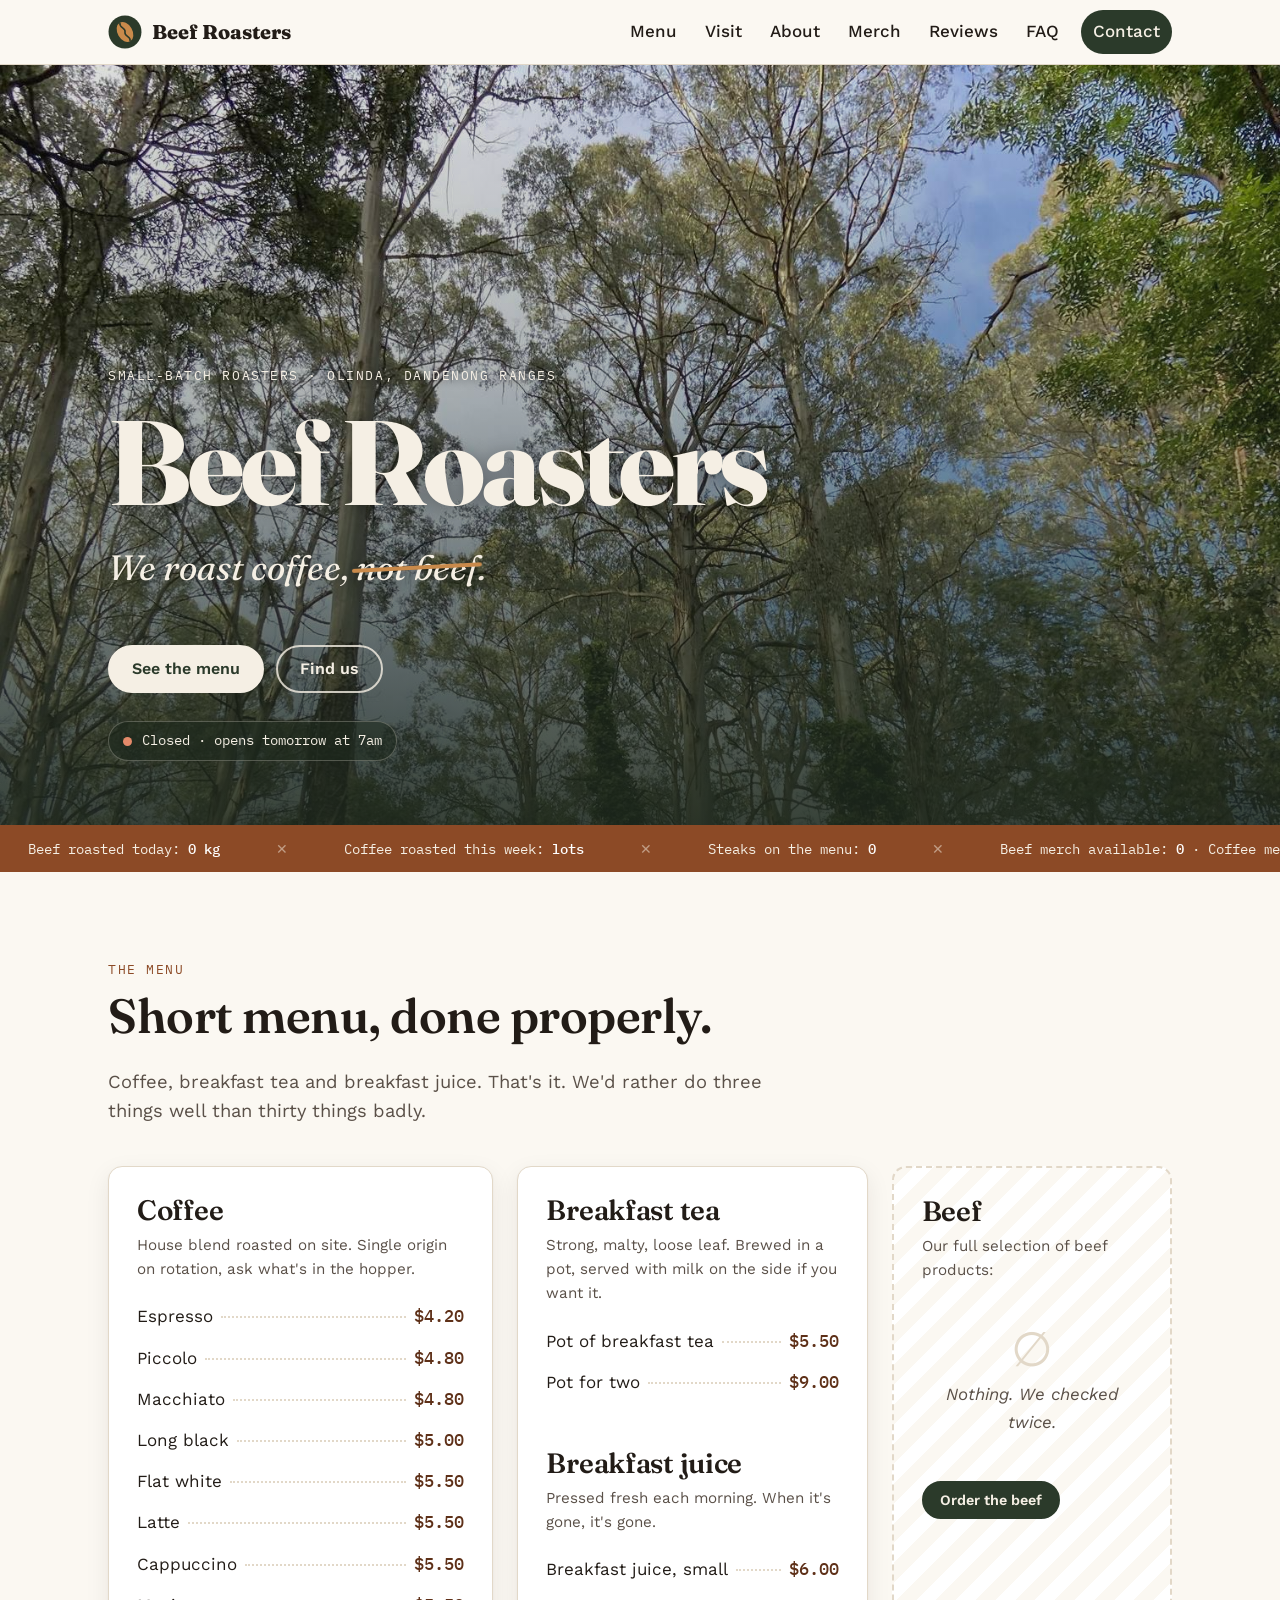
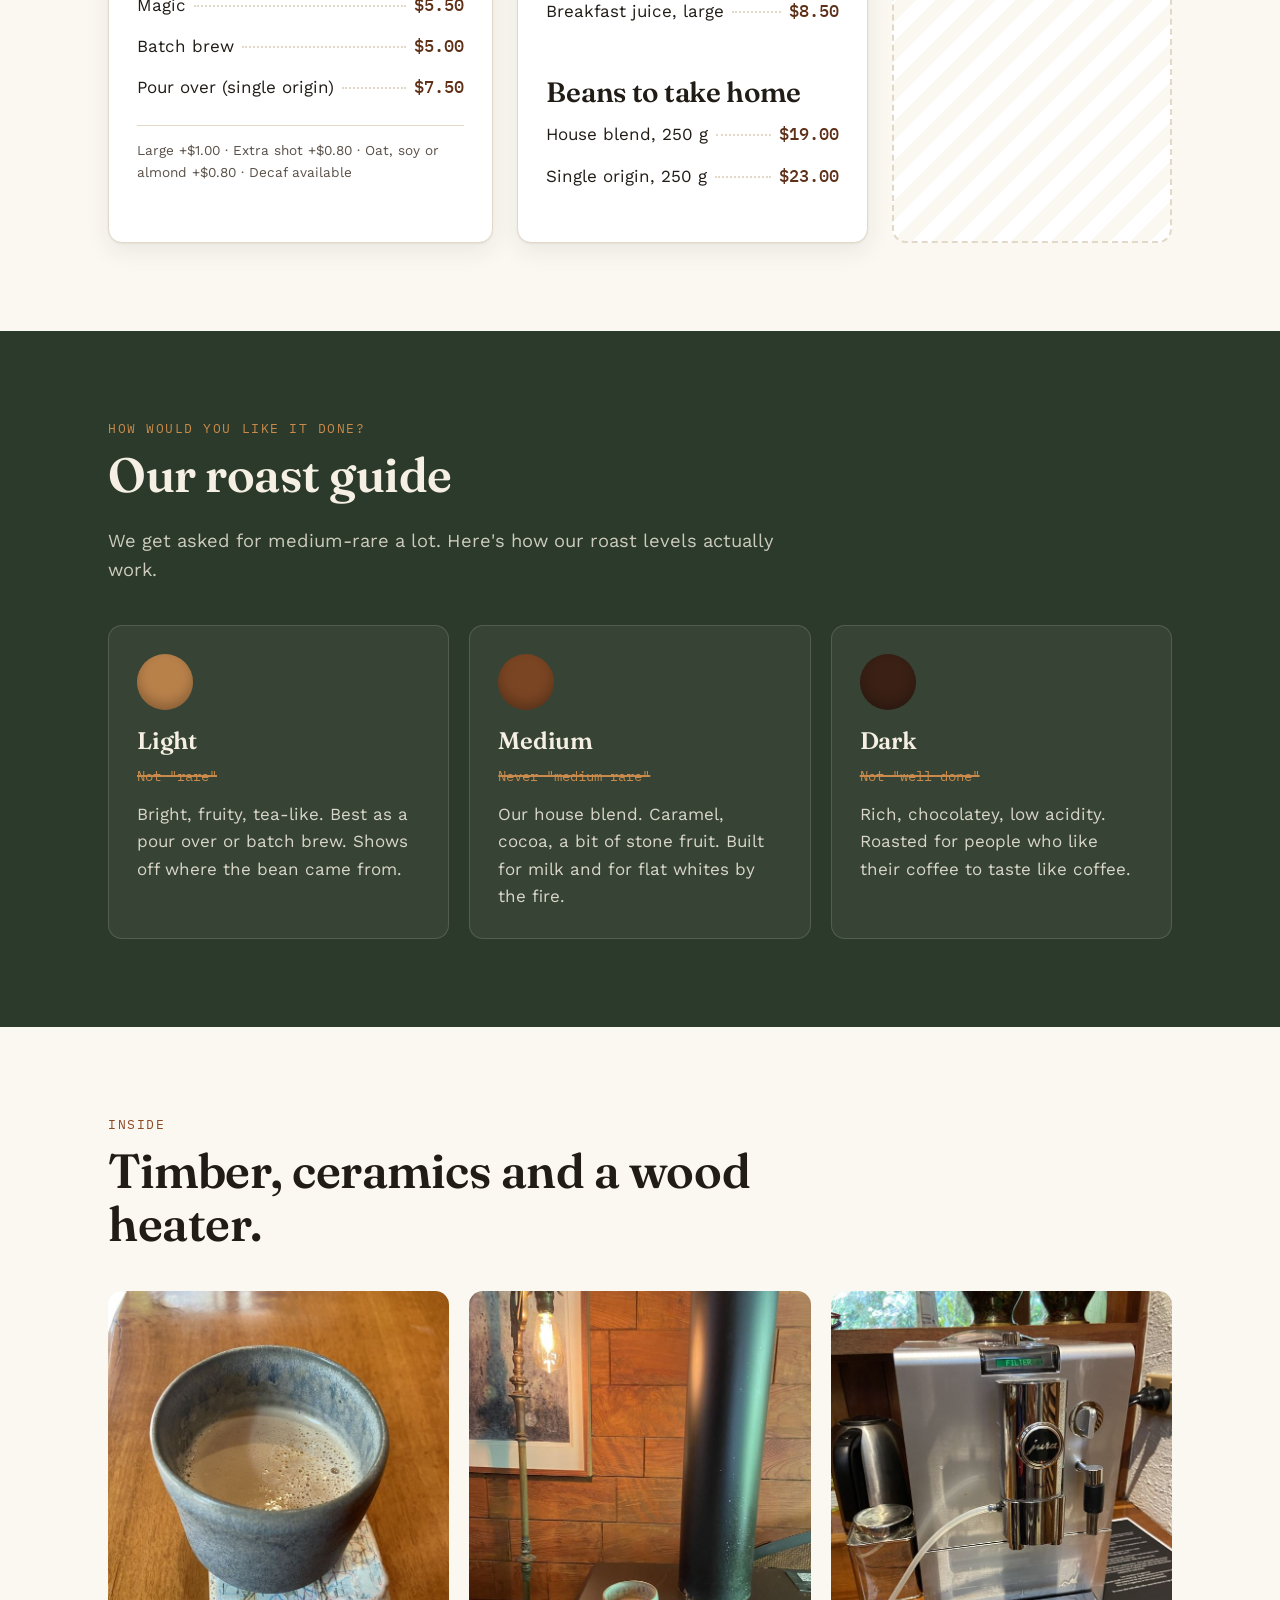
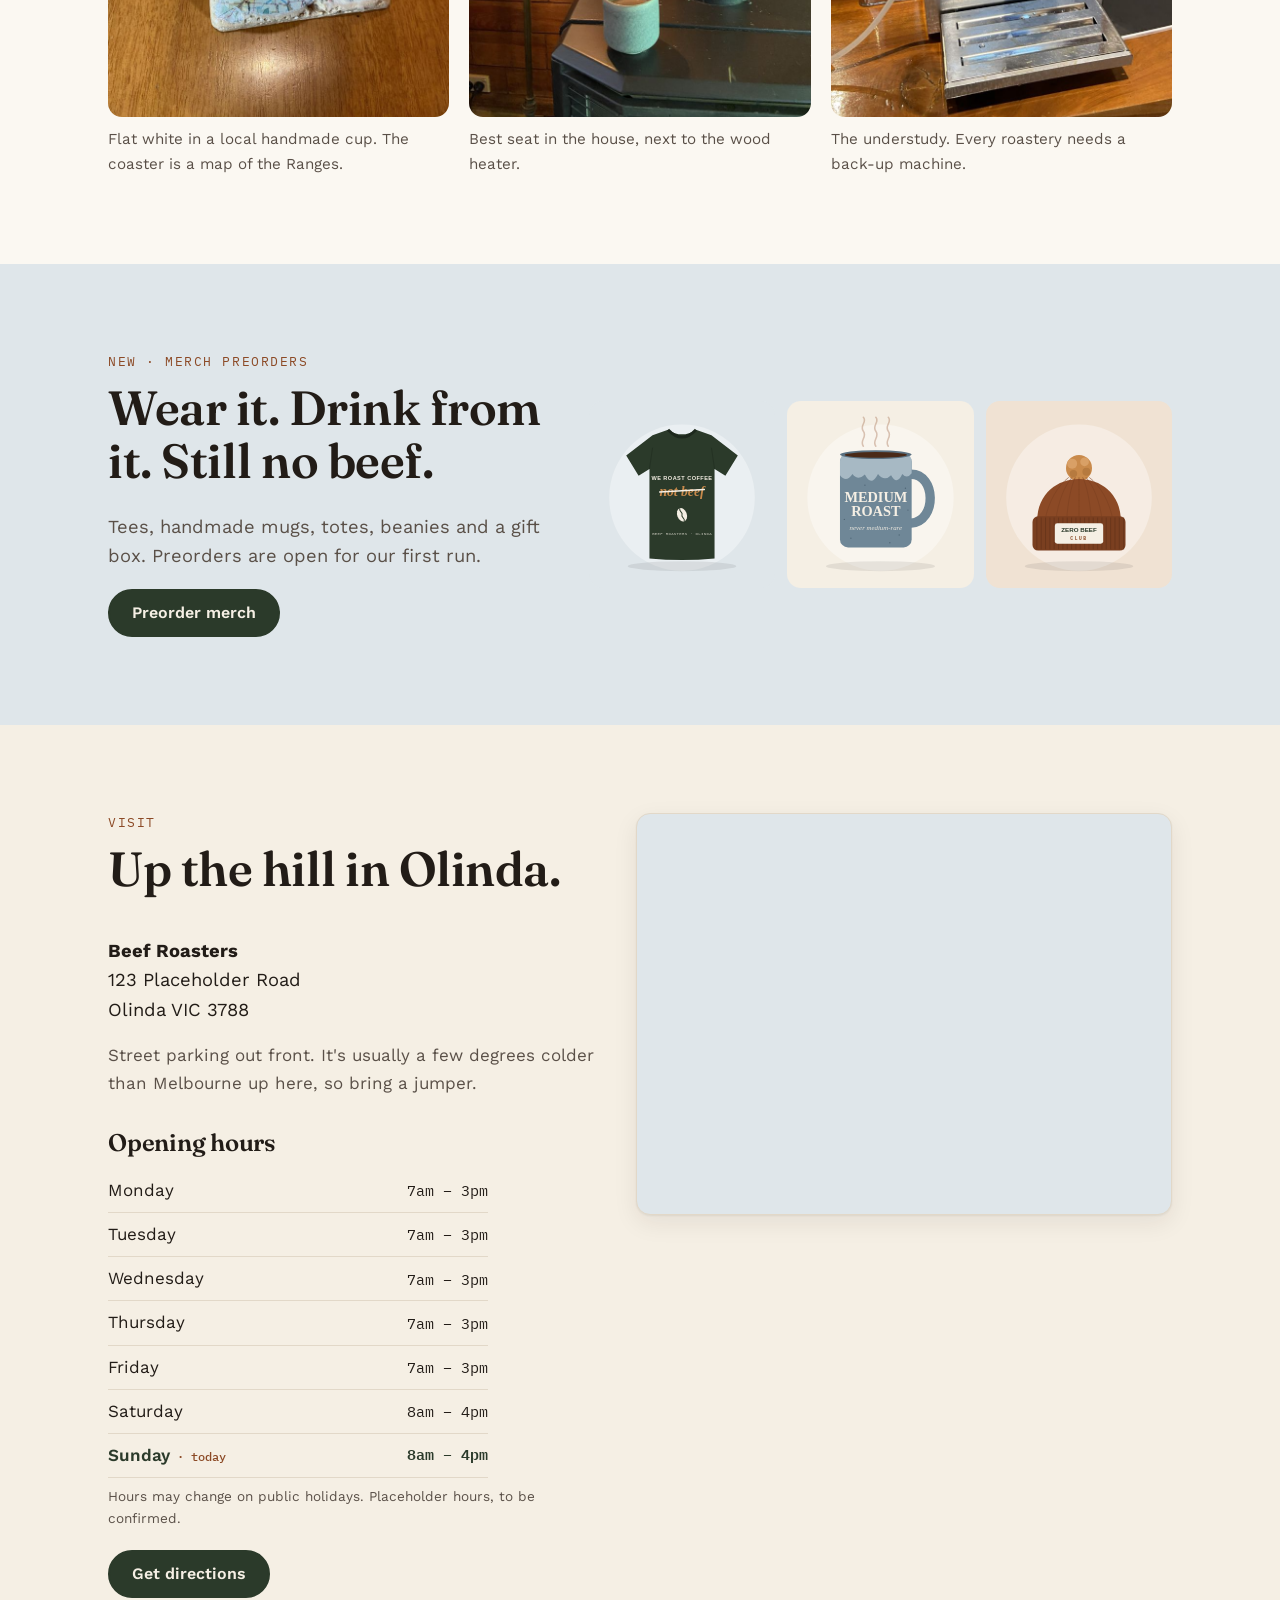
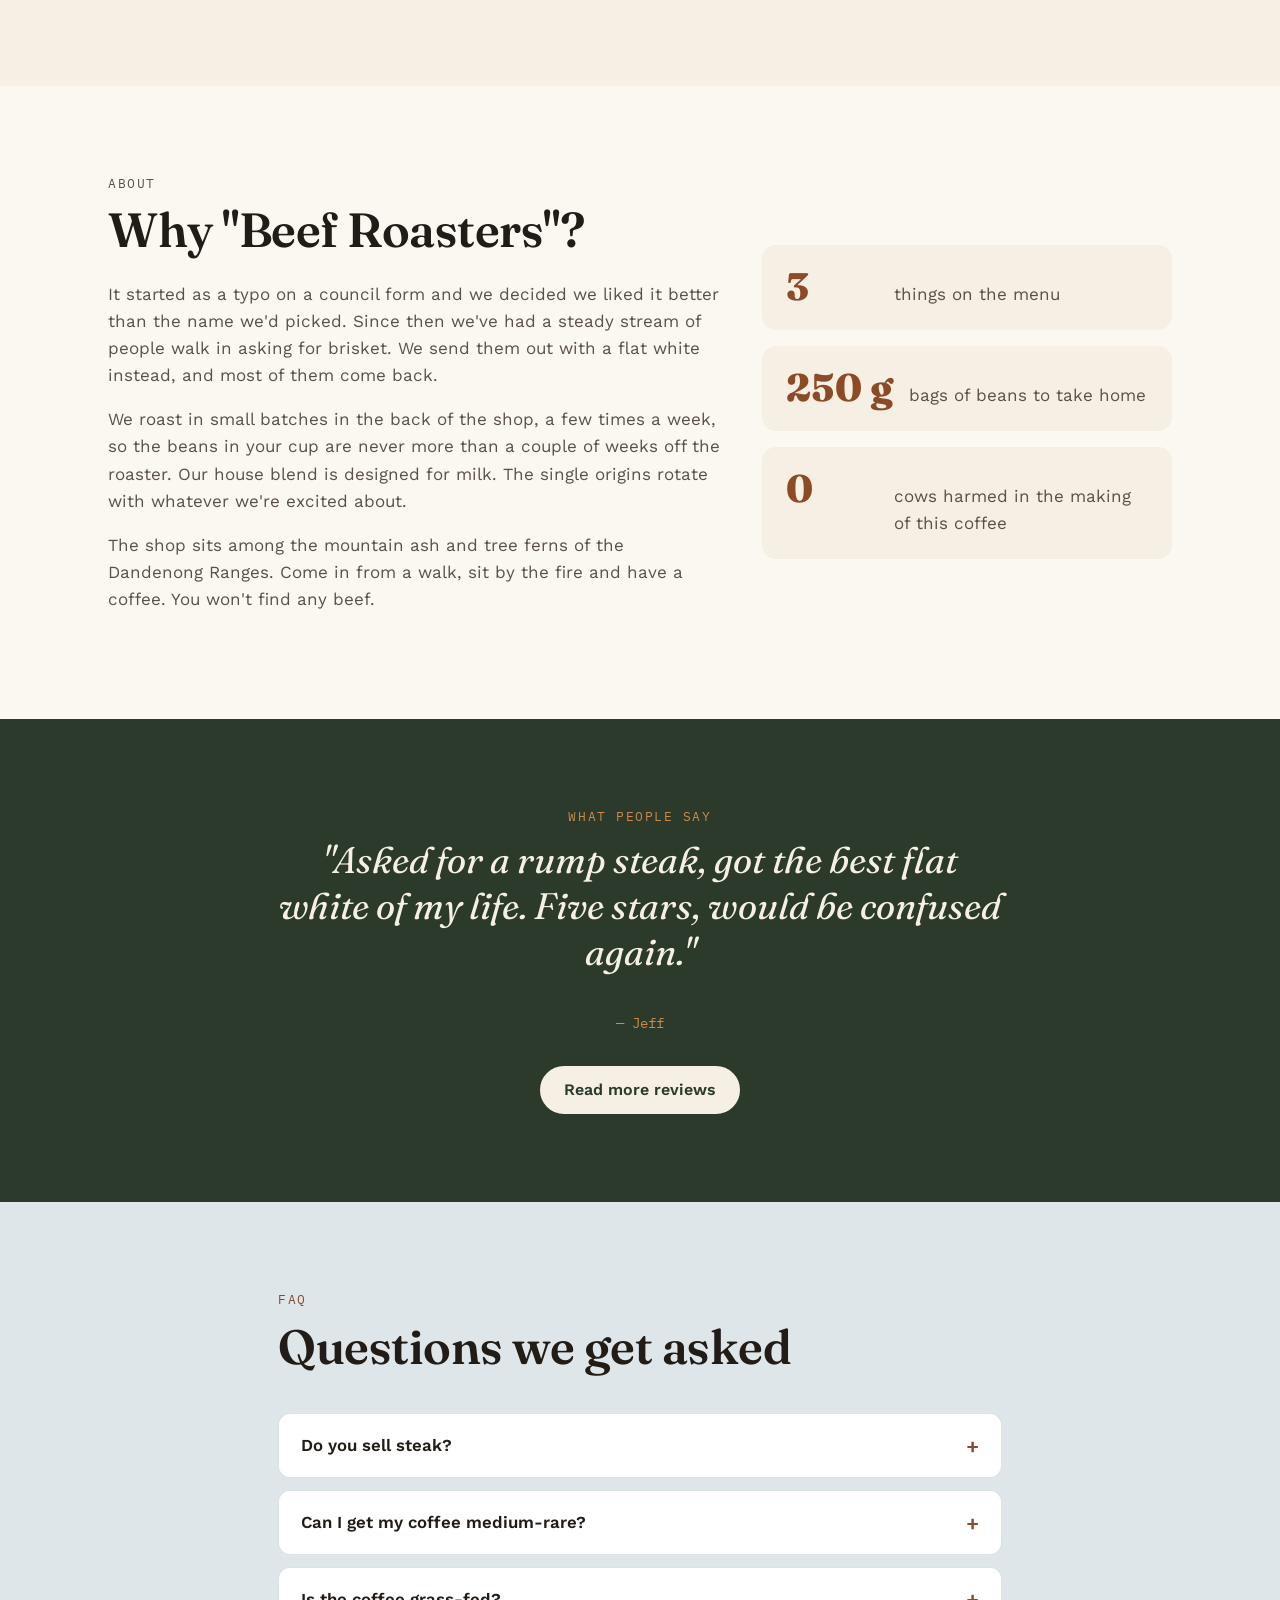
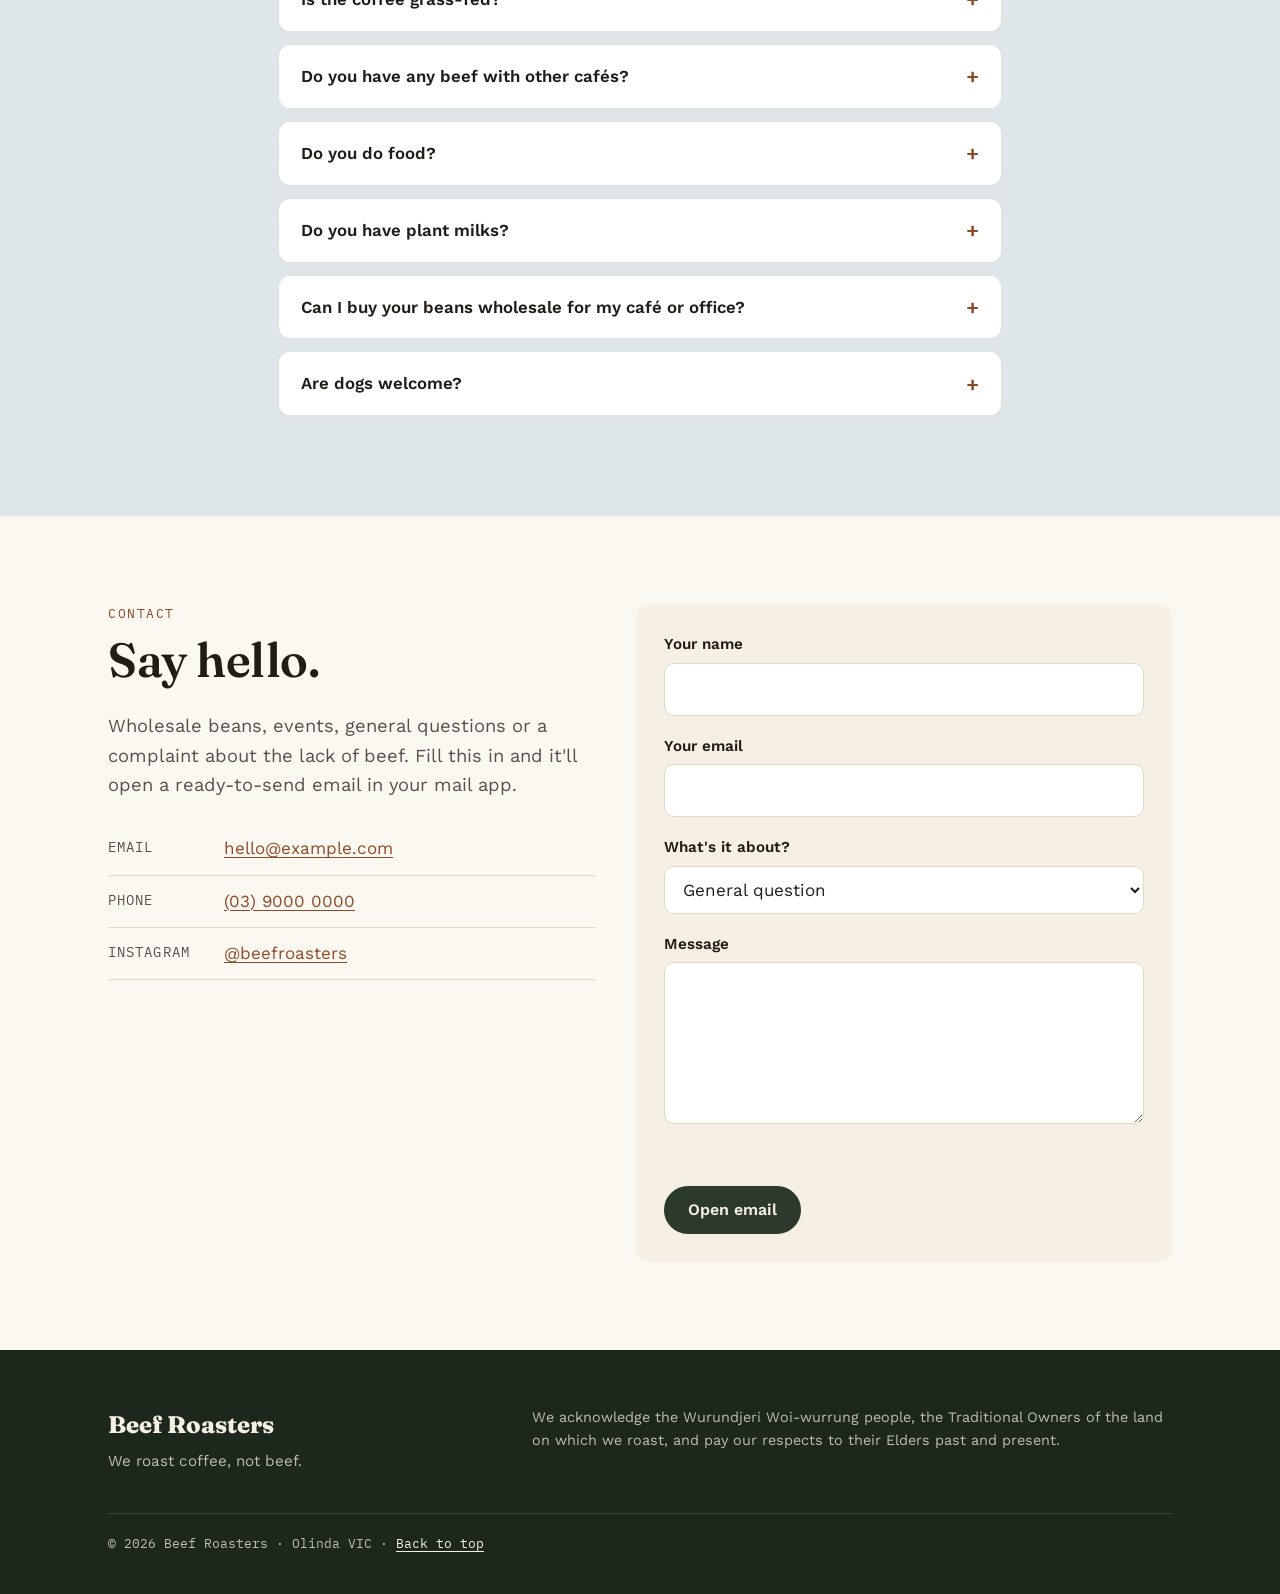
==== commit 45005391: "Add merch preorder page Eight beef-joke products with SVG illustrations, a preorder cart saved in th" ====
--- a/index.html
+++ b/index.html
@@ -31,9 +31,9 @@
       </button>
       <nav id="site-nav" class="site-nav" aria-label="Main">
         <a href="#menu">Menu</a>
-        <a href="#roasts">Roasts</a>
         <a href="#visit">Visit</a>
         <a href="#about">About</a>
+        <a href="merch.html">Merch</a>
         <a href="reviews.html">Reviews</a>
         <a href="#faq">FAQ</a>
         <a href="#contact" class="nav-cta">Contact</a>
@@ -67,10 +67,12 @@
         <span>Beef roasted today: <b>0 kg</b></span>
         <span>Coffee roasted this week: <b>lots</b></span>
         <span>Steaks on the menu: <b>0</b></span>
-        <span>Days since last beef incident: <b id="days-no-beef">every single one</b></span>
+        <span>Beef merch available: <b>0</b> · Coffee merch: <b>8</b></span>
+        <span>Days since last beef incident: <b>every single one</b></span>
         <span>Beef roasted today: <b>0 kg</b></span>
         <span>Coffee roasted this week: <b>lots</b></span>
         <span>Steaks on the menu: <b>0</b></span>
+        <span>Beef merch available: <b>0</b> · Coffee merch: <b>8</b></span>
         <span>Days since last beef incident: <b>every single one</b></span>
       </div>
     </div>
@@ -194,6 +196,23 @@
             <figcaption>The understudy. Every roastery needs a back-up machine.</figcaption>
           </figure>
         </div>
+      </div>
+    </section>
+
+    <!-- MERCH TEASER -->
+    <section class="section section-mist" id="merch">
+      <div class="wrap merch-teaser">
+        <div>
+          <p class="eyebrow">New · merch preorders</p>
+          <h2>Wear it. Drink from it. Still no beef.</h2>
+          <p class="lede">Tees, handmade mugs, totes, beanies and a gift box. Preorders are open for our first run.</p>
+          <a class="btn" href="merch.html">Preorder merch</a>
+        </div>
+        <a class="merch-teaser-imgs" href="merch.html" aria-label="See the merch range">
+          <img src="images/merch/tee.svg" alt="Not Beef Tee" loading="lazy" width="600" height="600">
+          <img src="images/merch/mug.svg" alt="Never Medium-Rare Mug" loading="lazy" width="600" height="600">
+          <img src="images/merch/beanie.svg" alt="Zero Beef Club Beanie" loading="lazy" width="600" height="600">
+        </a>
       </div>
     </section>
 
--- a/styles.css
+++ b/styles.css
@@ -320,3 +320,79 @@
 /* ---------- 404 ---------- */
 .notfound { min-height: 70vh; display: grid; place-items: center; text-align: center; padding: 80px 16px; }
 .notfound h1 { font-size: clamp(4rem, 14vw, 8rem); font-weight: 800; color: var(--timber); margin-bottom: 0; }
+
+/* ---------- Merch ---------- */
+.merch-hero { padding: 72px 0 64px; }
+.merch-hero-grid { display: grid; gap: 32px; grid-template-columns: 1fr; align-items: center; }
+@media (min-width: 860px) { .merch-hero-grid { grid-template-columns: 1.3fr 1fr; } }
+.merch-hero-img { width: 100%; max-width: 420px; margin: 0 auto; border-radius: 24px; }
+.merch-facts { list-style: none; padding: 0; margin: 28px 0 0; display: flex; flex-wrap: wrap; gap: 12px; }
+.merch-facts li { background: rgba(245, 239, 228, .08); border: 1px solid rgba(245, 239, 228, .18); border-radius: 12px; padding: 10px 16px; }
+.merch-facts b { display: block; font-family: var(--mono); font-size: .75rem; font-weight: 500; text-transform: uppercase; letter-spacing: .1em; color: var(--honey); }
+.merch-facts span { font-family: var(--display); font-size: 1.2rem; }
+
+.product-grid { display: grid; gap: 24px; grid-template-columns: 1fr; }
+@media (min-width: 620px) { .product-grid { grid-template-columns: repeat(2, 1fr); } }
+@media (min-width: 1000px) { .product-grid { grid-template-columns: repeat(4, 1fr); } }
+.product { position: relative; background: #fff; border: 1px solid var(--line); border-radius: var(--radius); overflow: hidden; display: flex; flex-direction: column; box-shadow: var(--shadow); }
+.product img { width: 100%; height: auto; aspect-ratio: 1; display: block; transition: transform .3s ease; }
+.product:hover img { transform: scale(1.03); }
+.product-body { padding: 20px 20px 22px; display: flex; flex-direction: column; flex: 1; }
+.product-body h3 { font-size: 1.3rem; margin-bottom: .3em; }
+.product-joke { font-family: var(--display); font-style: italic; color: var(--timber); margin-bottom: .6em; }
+.product-body p:not(.product-joke):not(.product-msg) { font-size: .95rem; color: var(--ink-soft); }
+.product-buy { margin-top: auto; display: flex; flex-wrap: wrap; align-items: center; gap: 10px; padding-top: 8px; }
+.product-price { font-family: var(--mono); font-weight: 500; font-size: 1.15rem; color: var(--timber-dark); margin-right: auto; }
+.size-select { font: inherit; font-size: .9rem; padding: 8px 10px; border-radius: 999px; border: 1.5px solid var(--line); background: #fff; color: var(--ink); }
+.product-msg { min-height: 1.4em; margin: 8px 0 0; font-size: .85rem; color: var(--forest); font-weight: 500; }
+.product-feature { border: 2px solid var(--forest); }
+.product .badge { position: absolute; top: 14px; left: 14px; z-index: 1; }
+
+.steps { list-style: none; counter-reset: step; padding: 0; margin: 0; display: grid; gap: 20px; grid-template-columns: 1fr; }
+@media (min-width: 800px) { .steps { grid-template-columns: repeat(3, 1fr); } }
+.steps li { counter-increment: step; background: #fff; border-radius: var(--radius); padding: 24px; }
+.steps li::before { content: counter(step); display: grid; place-items: center; width: 40px; height: 40px; border-radius: 50%; background: var(--forest); color: var(--cream); font-family: var(--display); font-weight: 800; margin-bottom: 14px; }
+.steps b { display: block; font-family: var(--display); font-size: 1.2rem; margin-bottom: 4px; }
+.steps span { color: var(--ink-soft); }
+
+.preorder-grid { display: grid; gap: 40px; grid-template-columns: 1fr; align-items: start; }
+@media (min-width: 960px) { .preorder-grid { grid-template-columns: 1.2fr 1fr; } }
+.cart { background: #fff; border: 1px solid var(--line); border-radius: var(--radius); padding: 8px 20px; margin-top: 8px; }
+.cart-empty { color: var(--ink-soft); font-style: italic; padding: 20px 0; margin: 0; }
+.cart-list { list-style: none; padding: 0; margin: 0; }
+.cart-line { display: grid; grid-template-columns: 56px 1fr auto; grid-template-areas: "img info total" "img qty remove"; gap: 6px 14px; align-items: center; padding: 16px 0; border-bottom: 1px solid var(--line); }
+.cart-line img { grid-area: img; border-radius: 10px; }
+.cart-info { grid-area: info; }
+.cart-info b { display: block; line-height: 1.3; }
+.cart-info span { font-size: .85rem; color: var(--ink-soft); }
+.qty { grid-area: qty; display: inline-flex; align-items: center; gap: 4px; }
+.qty button { width: 32px; height: 32px; border-radius: 50%; border: 1.5px solid var(--line); background: var(--paper); font: 600 1rem/1 var(--body); color: var(--ink); cursor: pointer; }
+.qty button:hover { border-color: var(--forest); }
+.qty span { min-width: 2ch; text-align: center; font-family: var(--mono); }
+.cart-line-total { grid-area: total; font-family: var(--mono); font-weight: 500; text-align: right; }
+.cart-remove { grid-area: remove; justify-self: end; background: none; border: 0; color: var(--timber); font: inherit; font-size: .85rem; text-decoration: underline; text-underline-offset: 3px; cursor: pointer; padding: 4px 0; }
+.cart-totals { margin: 0; padding: 14px 0 8px; }
+.cart-totals div { display: flex; justify-content: space-between; padding: 4px 0; }
+.cart-totals dt { color: var(--ink-soft); }
+.cart-totals dd { margin: 0; font-family: var(--mono); }
+.cart-totals .cart-total { border-top: 1px solid var(--line); margin-top: 6px; padding-top: 10px; font-weight: 600; }
+.cart-totals .cart-total dt { color: var(--ink); }
+
+.delivery { border: 0; padding: 0; margin: 0 0 18px; }
+.delivery legend { font-weight: 600; font-size: .95rem; margin-bottom: 8px; padding: 0; }
+.delivery label { display: flex; align-items: center; gap: 10px; background: #fff; border: 1.5px solid var(--line); border-radius: 10px; padding: 12px 14px; margin-bottom: 8px; cursor: pointer; }
+.delivery label:has(input:checked) { border-color: var(--forest); box-shadow: 0 0 0 3px rgba(43, 58, 42, .12); }
+.delivery label span { margin-left: auto; font-family: var(--mono); font-size: .9rem; color: var(--ink-soft); }
+.delivery input { accent-color: var(--forest); width: 18px; height: 18px; }
+.optional { font-weight: 400; color: var(--ink-soft); }
+
+.cart-fab { position: fixed; right: 16px; bottom: 16px; z-index: 40; background: var(--forest); color: var(--cream); text-decoration: none; padding: 14px 20px; border-radius: 999px; font-weight: 500; box-shadow: 0 8px 24px rgba(29, 40, 29, .35); }
+.cart-fab:hover { background: var(--forest-deep); color: var(--cream); }
+.cart-fab b { font-family: var(--mono); font-weight: 500; }
+.cart-fab[hidden] { display: none; }
+
+/* home page merch teaser */
+.merch-teaser { display: grid; gap: 32px; grid-template-columns: 1fr; align-items: center; }
+@media (min-width: 860px) { .merch-teaser { grid-template-columns: 1fr 1.3fr; } }
+.merch-teaser-imgs { display: grid; grid-template-columns: repeat(3, 1fr); gap: 12px; }
+.merch-teaser-imgs img { border-radius: var(--radius); width: 100%; height: auto; aspect-ratio: 1; }
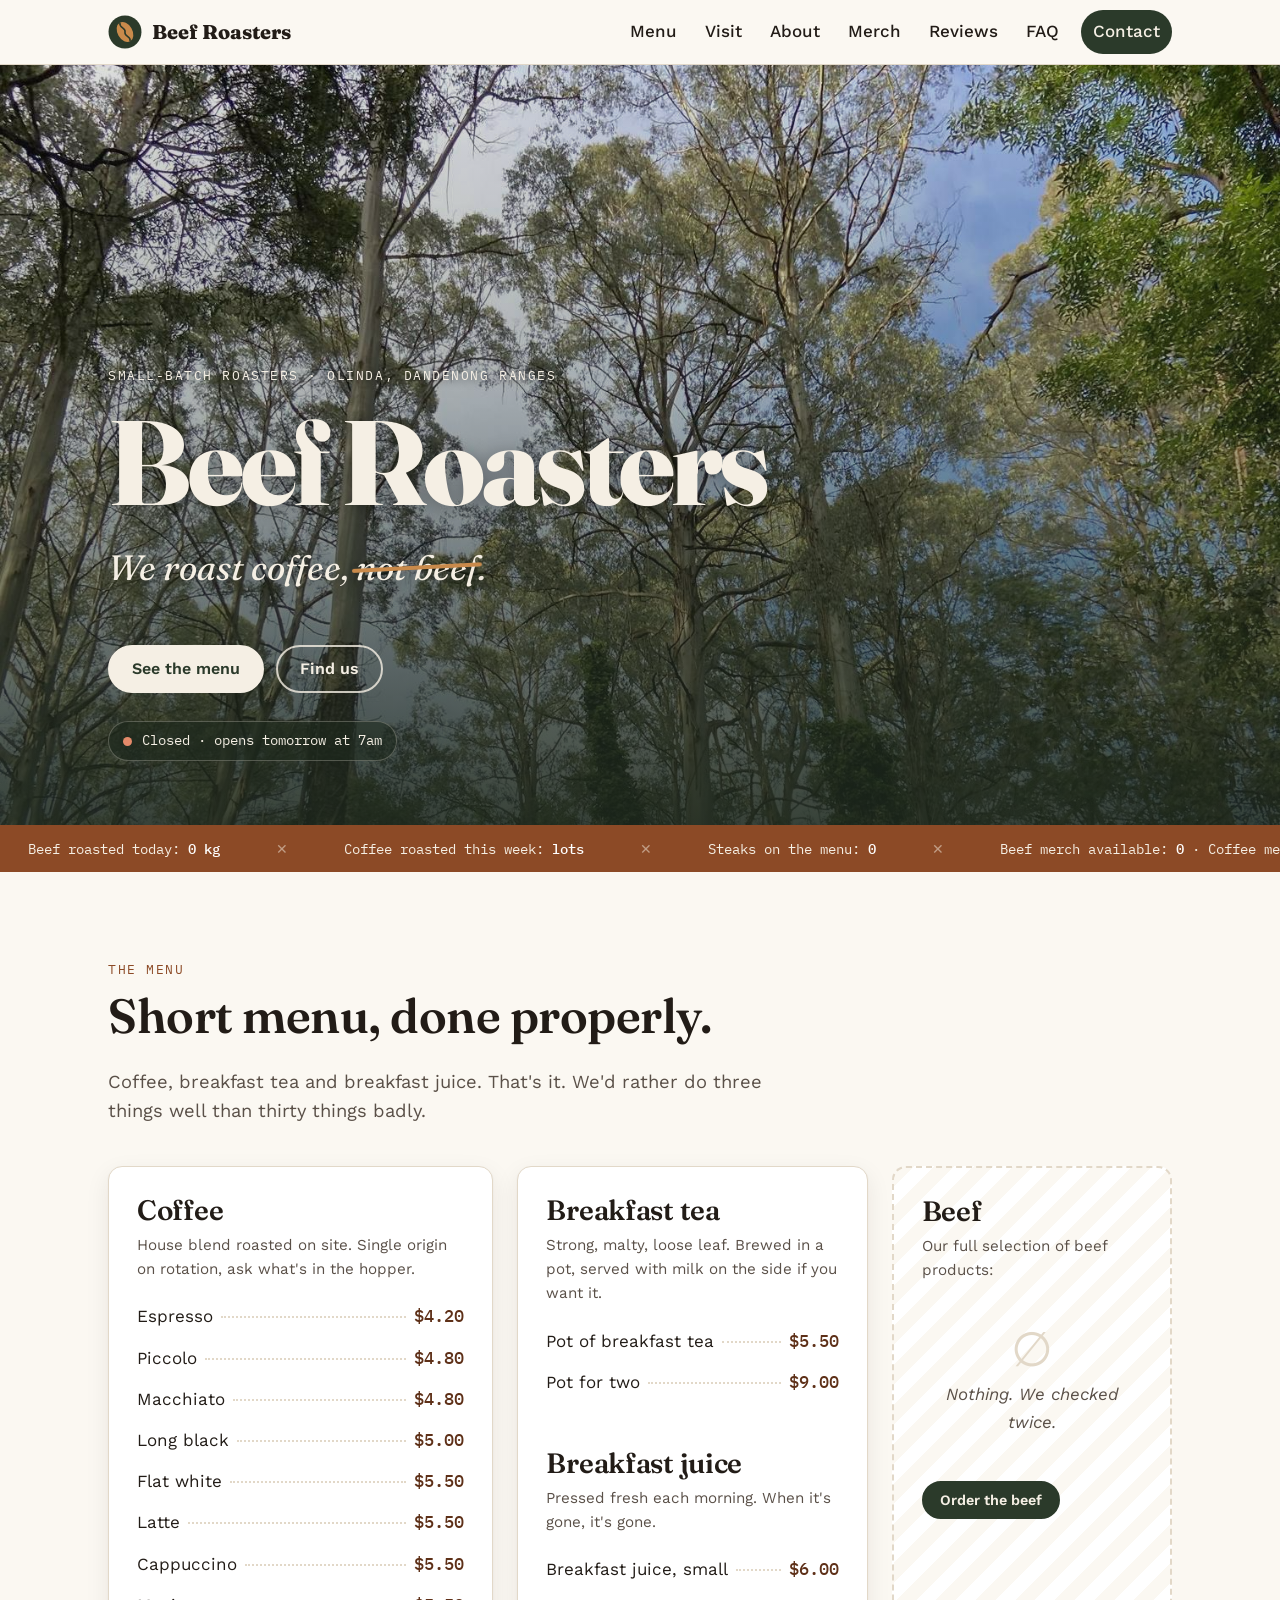
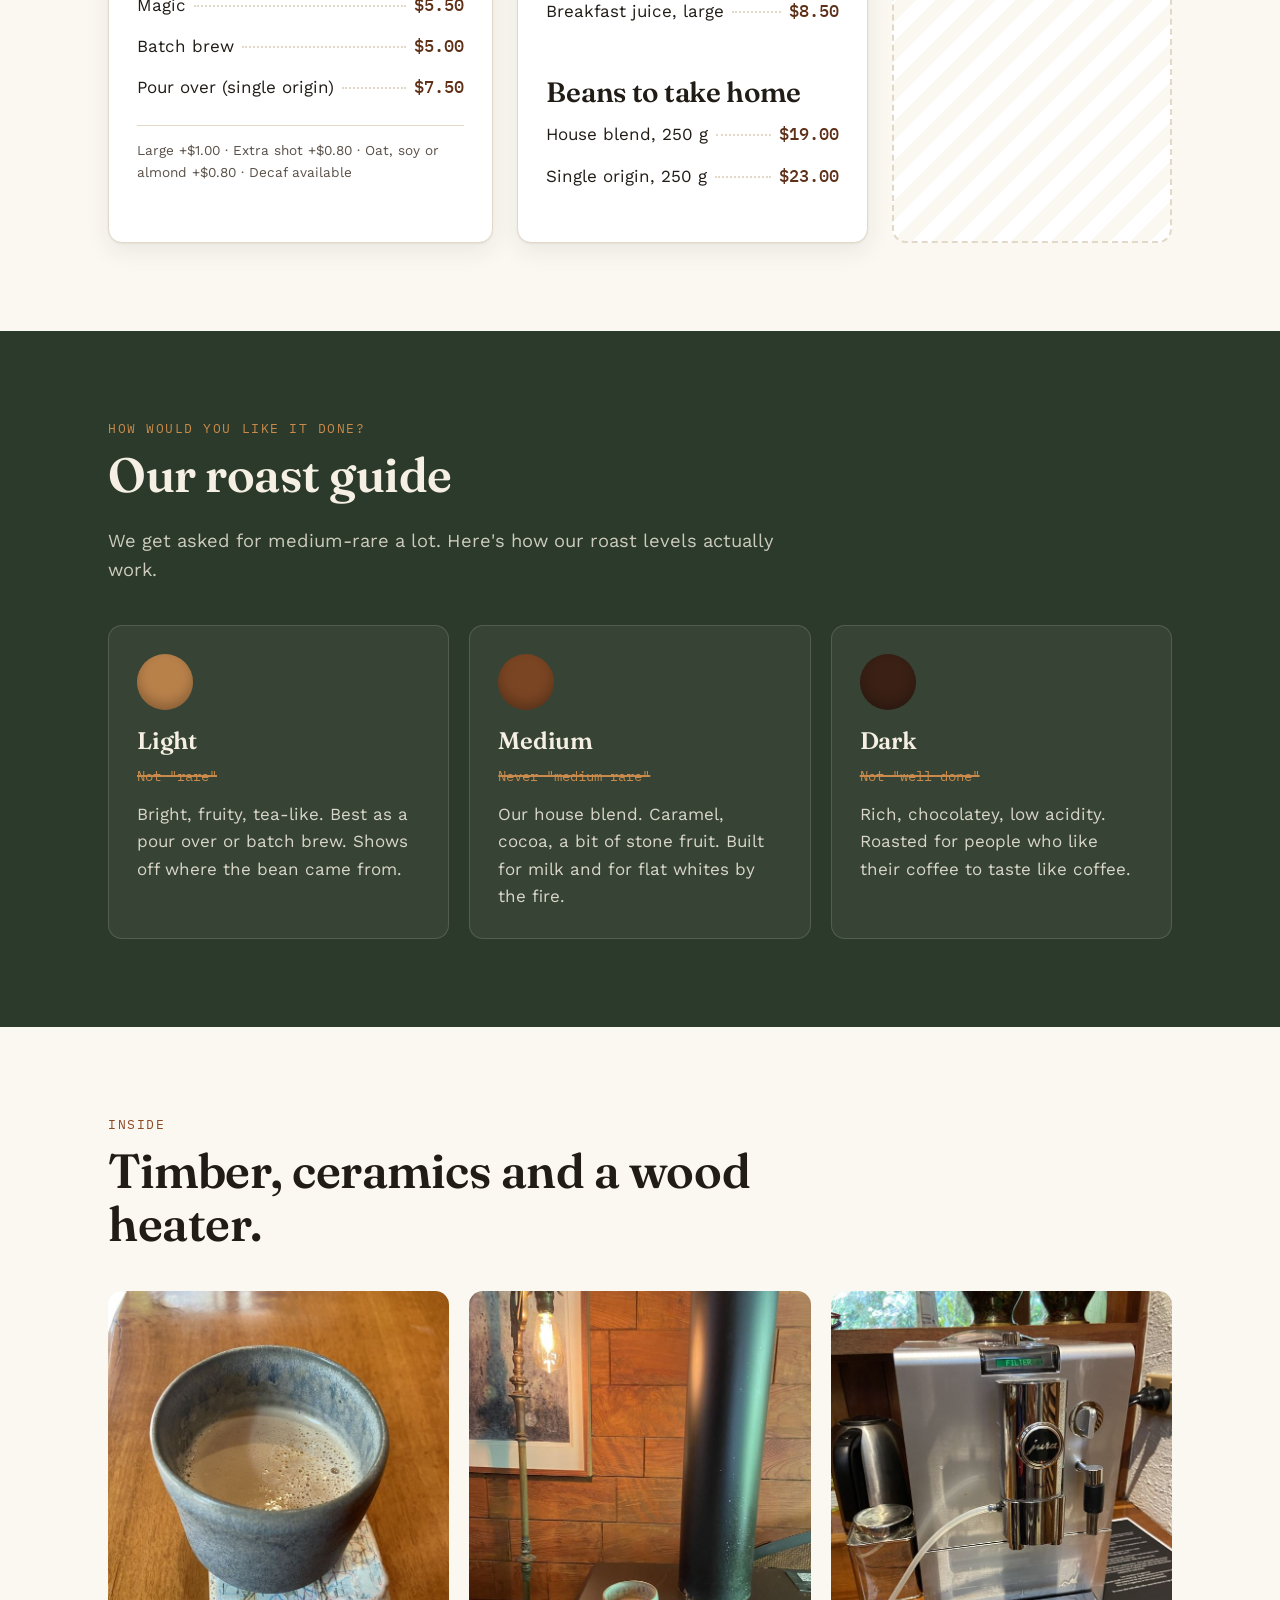
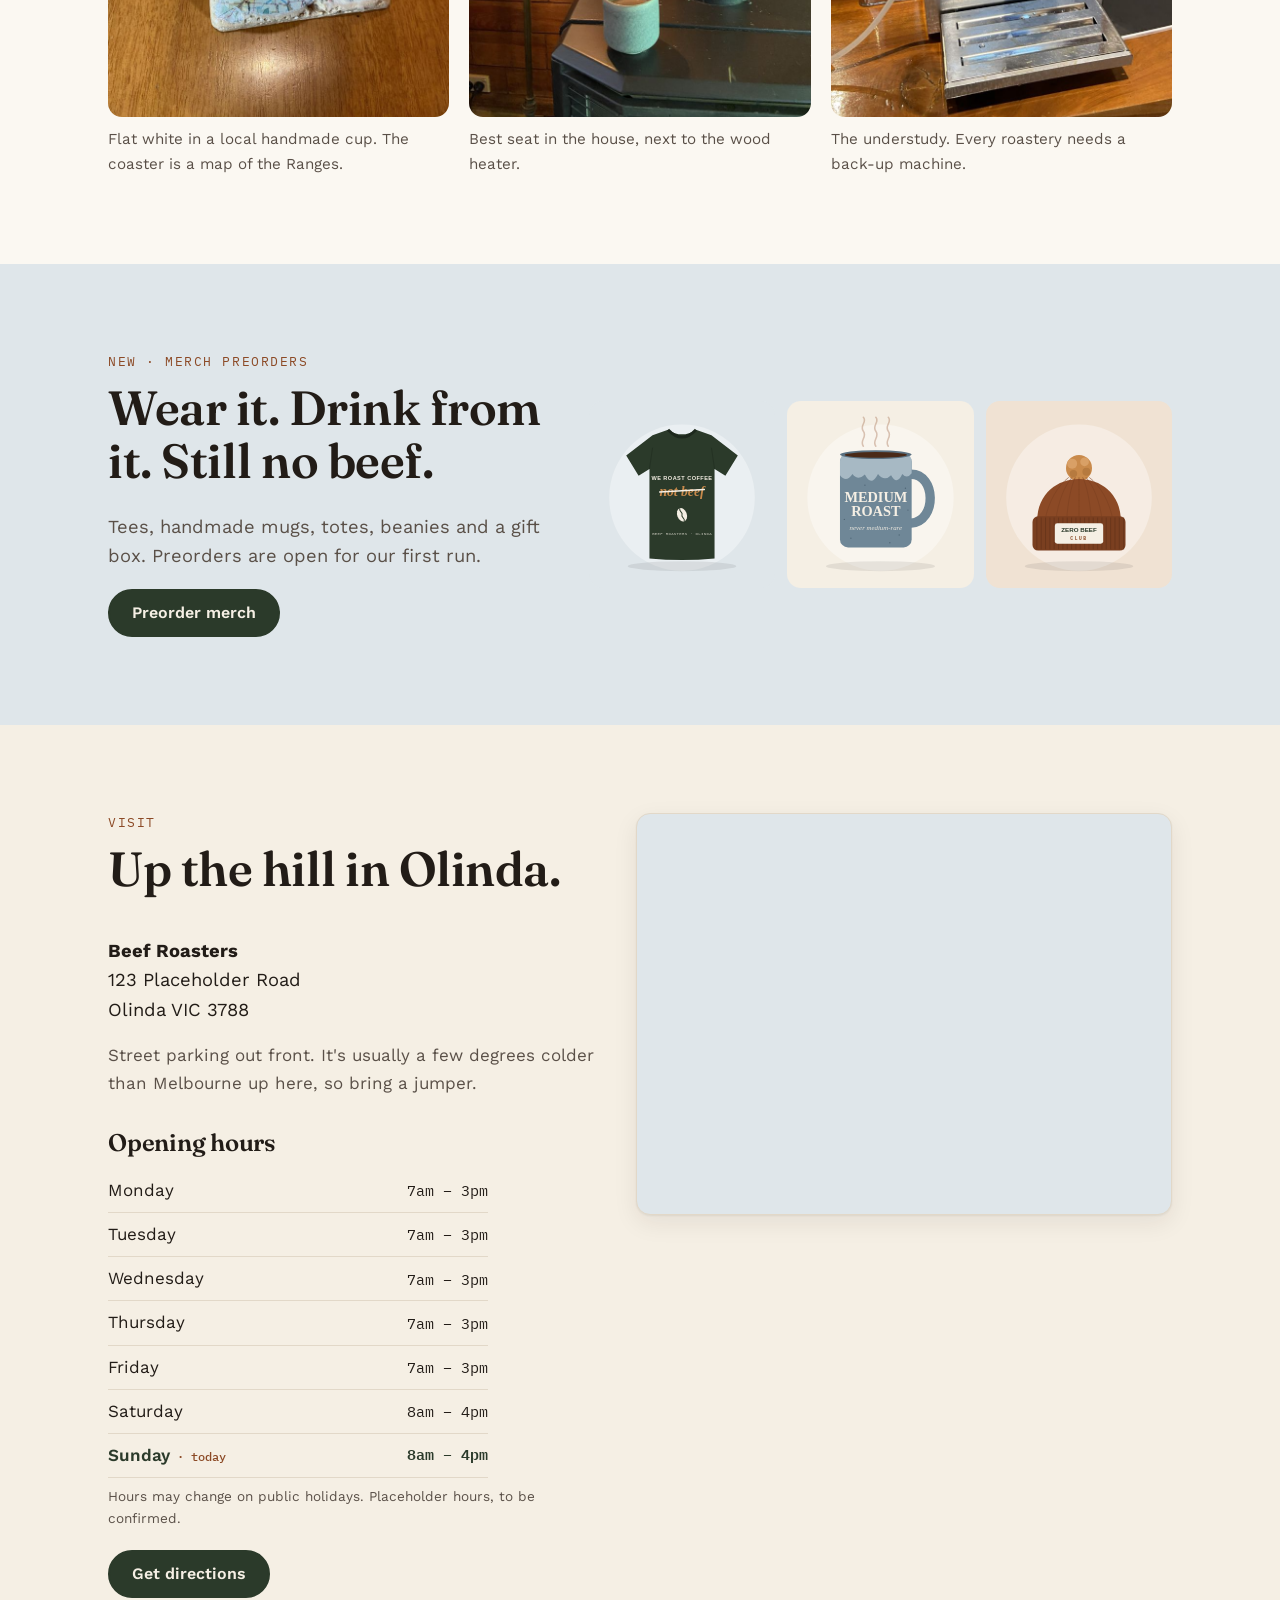
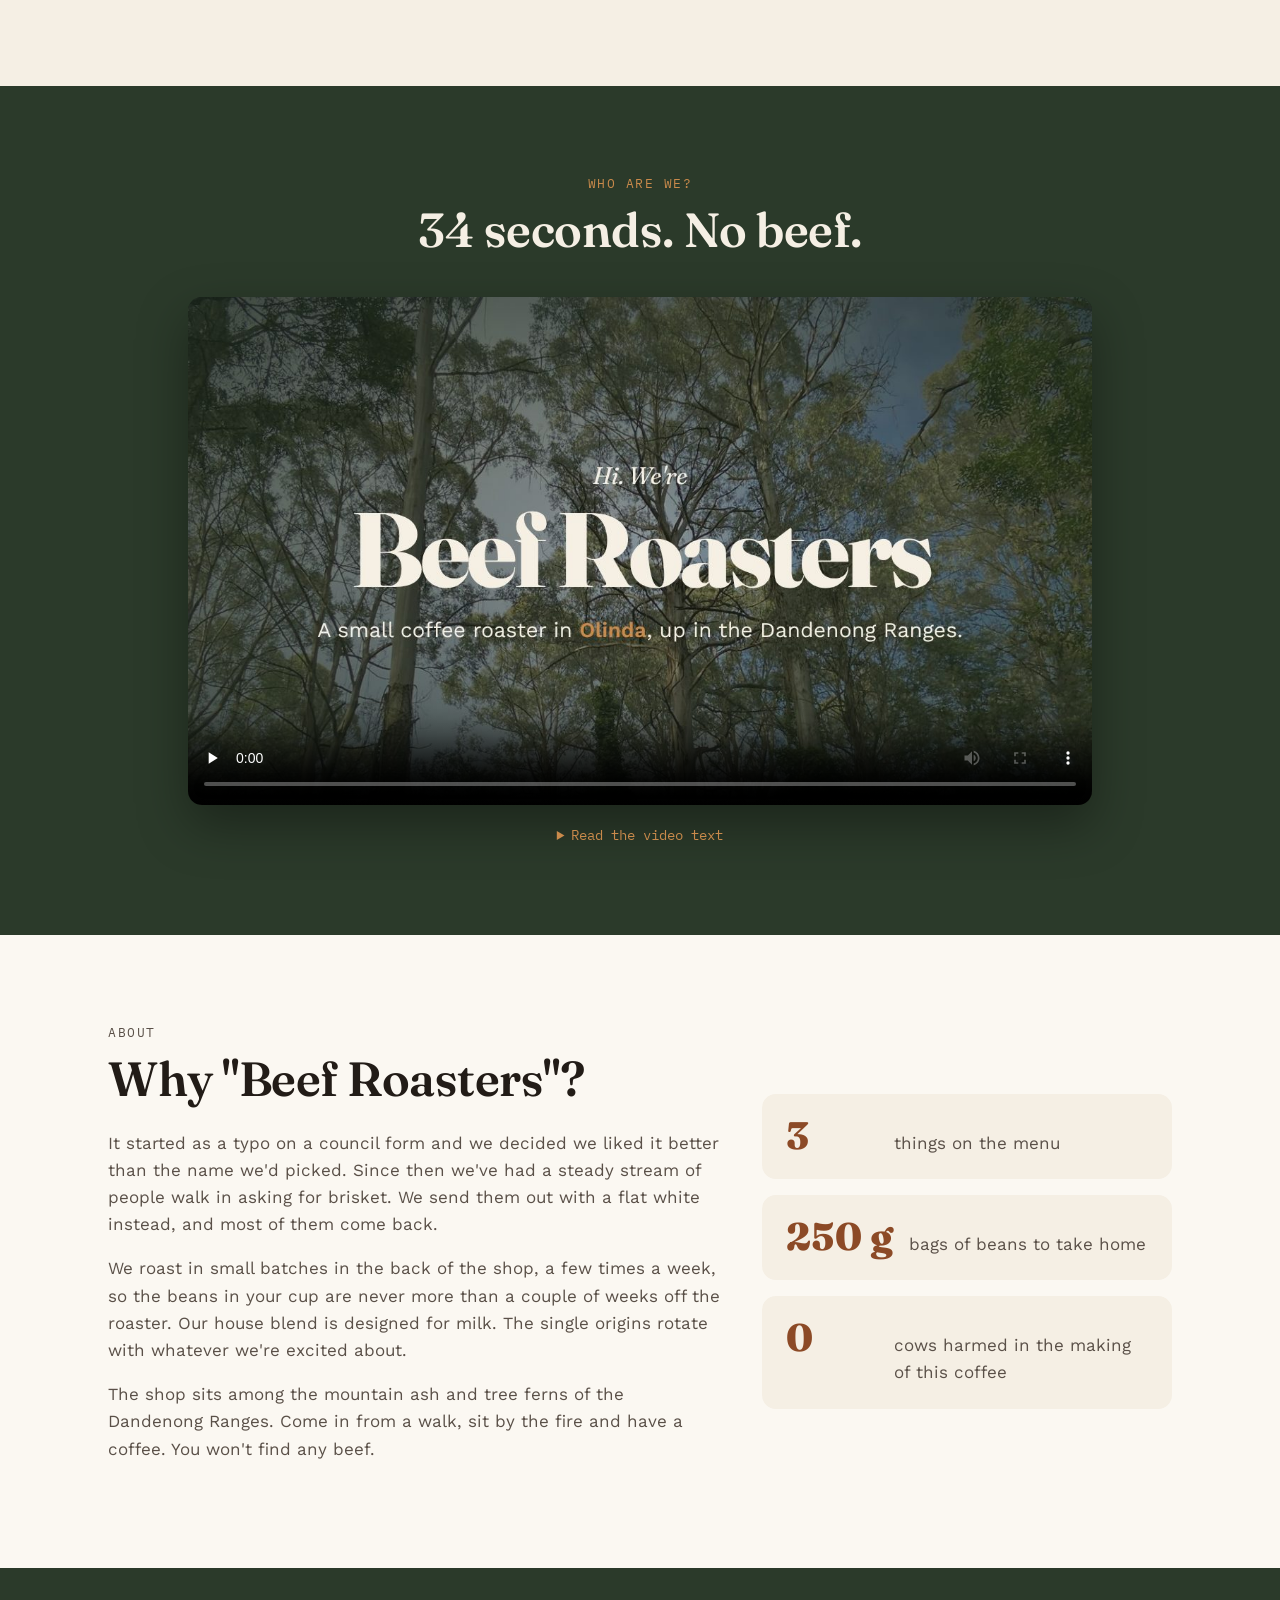
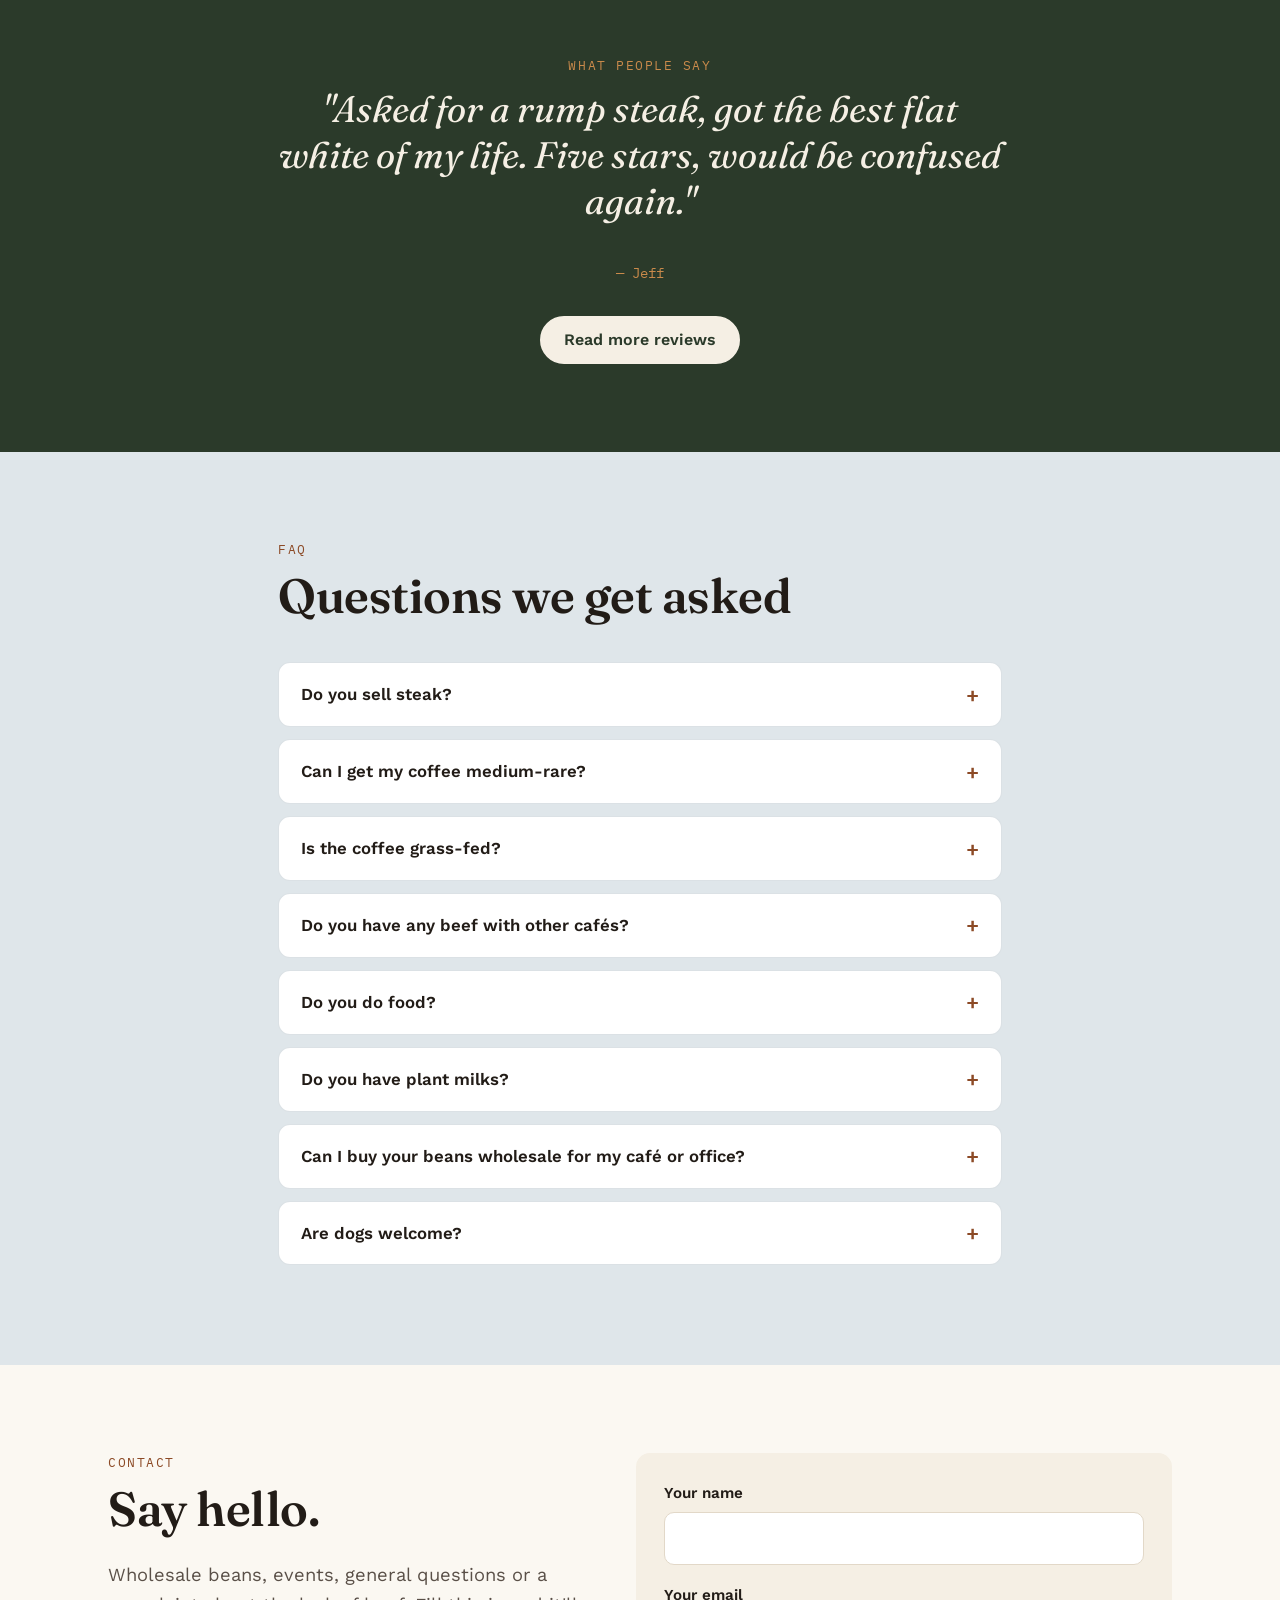
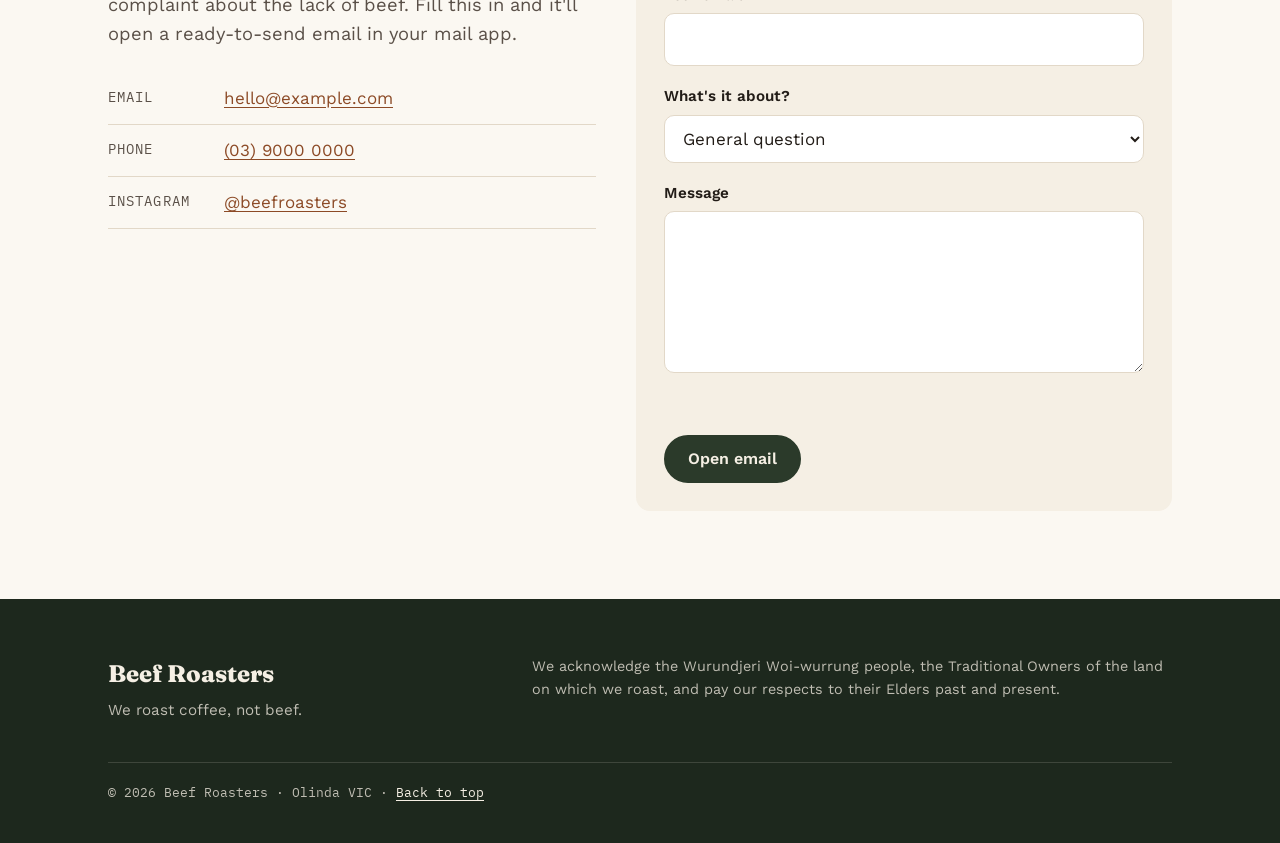
==== commit 481ca0a1: "Add animated 'Who are we?' video 34-second motion-graphics video rendered from an HTML timeline (med" ====
--- a/index.html
+++ b/index.html
@@ -32,7 +32,7 @@
       <nav id="site-nav" class="site-nav" aria-label="Main">
         <a href="#menu">Menu</a>
         <a href="#visit">Visit</a>
-        <a href="#about">About</a>
+        <a href="#who-we-are">About</a>
         <a href="merch.html">Merch</a>
         <a href="reviews.html">Reviews</a>
         <a href="#faq">FAQ</a>
@@ -243,6 +243,24 @@
         <div class="map-frame">
           <iframe title="Map of Olinda, Victoria" loading="lazy" src="https://www.openstreetmap.org/export/embed.html?bbox=145.3500%2C-37.8680%2C145.3840%2C-37.8460&amp;layer=mapnik&amp;marker=-37.8571%2C145.3672"></iframe>
         </div>
+      </div>
+    </section>
+
+    <!-- WHO WE ARE VIDEO -->
+    <section class="section section-dark" id="who-we-are">
+      <div class="wrap narrow center">
+        <header class="section-head">
+          <p class="eyebrow">Who are we?</p>
+          <h2>34 seconds. No beef.</h2>
+        </header>
+        <video class="who-video" controls playsinline preload="none" poster="media/who-we-are-poster.jpg" width="1280" height="720">
+          <source src="media/who-we-are.mp4" type="video/mp4">
+          Your browser can't play this video. <a href="media/who-we-are.mp4">Download it instead.</a>
+        </video>
+        <details class="transcript">
+          <summary>Read the video text</summary>
+          <p>Who are we? Hi. We're Beef Roasters, a small coffee roaster in Olinda, up in the Dandenong Ranges. What we don't roast: steak. Nope. Despite the name. Every single day. What we do roast: coffee. Small batches. A few times a week, out the back. The whole menu: coffee, breakfast tea, breakfast juice. That's it. Three things, done properly. Come in from the forest. Sit by the fire. Have a coffee. Beef roasted since opening: 0 kg. And we'd like to keep it that way. Beef Roasters. We roast coffee, not beef. Olinda, Dandenong Ranges.</p>
+        </details>
       </div>
     </section>
 
--- a/styles.css
+++ b/styles.css
@@ -396,3 +396,10 @@
 @media (min-width: 860px) { .merch-teaser { grid-template-columns: 1fr 1.3fr; } }
 .merch-teaser-imgs { display: grid; grid-template-columns: repeat(3, 1fr); gap: 12px; }
 .merch-teaser-imgs img { border-radius: var(--radius); width: 100%; height: auto; aspect-ratio: 1; }
+
+/* ---------- Who we are video ---------- */
+.who-video { width: 100%; height: auto; aspect-ratio: 16 / 9; border-radius: var(--radius); background: var(--forest-deep); box-shadow: 0 20px 50px rgba(0, 0, 0, .35); display: block; }
+.transcript { margin-top: 20px; text-align: left; }
+.transcript summary { cursor: pointer; font-family: var(--mono); font-size: .85rem; color: var(--honey); text-align: center; }
+.transcript p { margin-top: 12px; color: rgba(245, 239, 228, .8); font-size: .95rem; }
+@media (min-width: 900px) { #who-we-are .narrow { max-width: 960px; } }
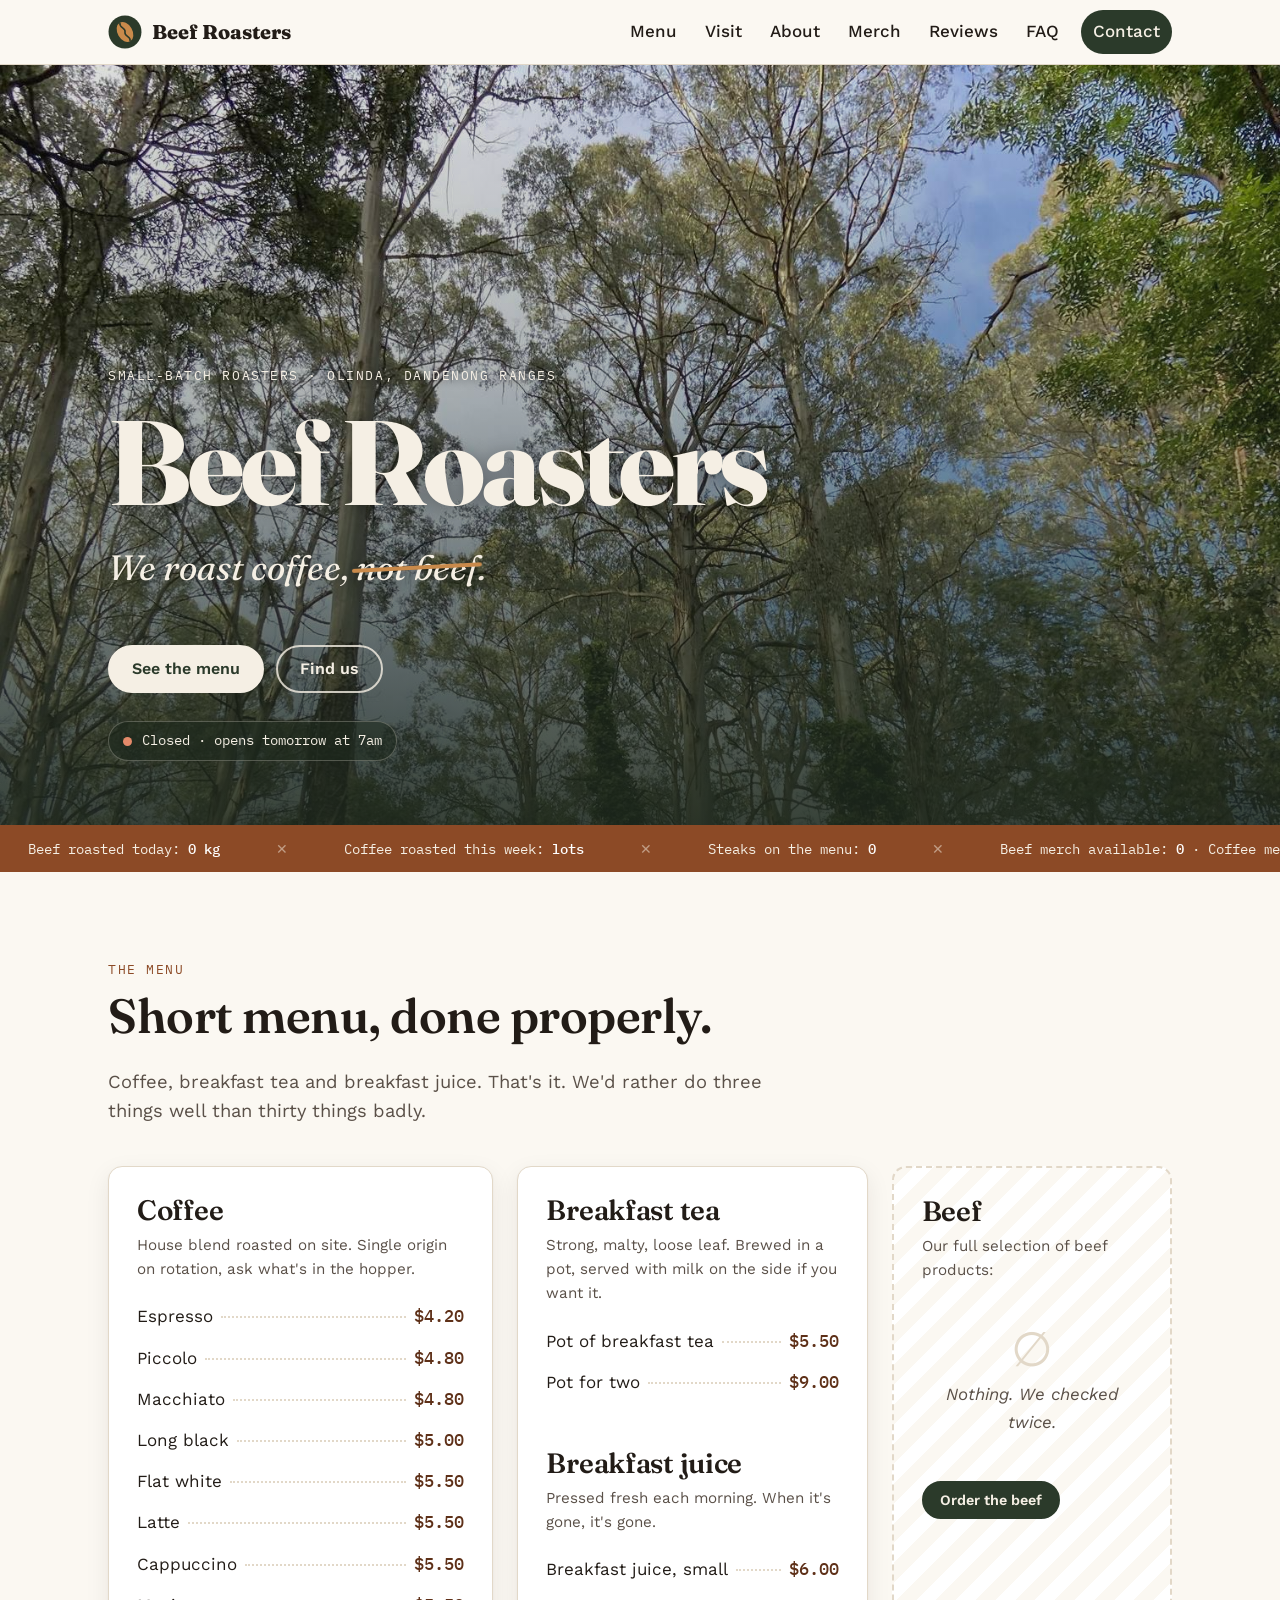
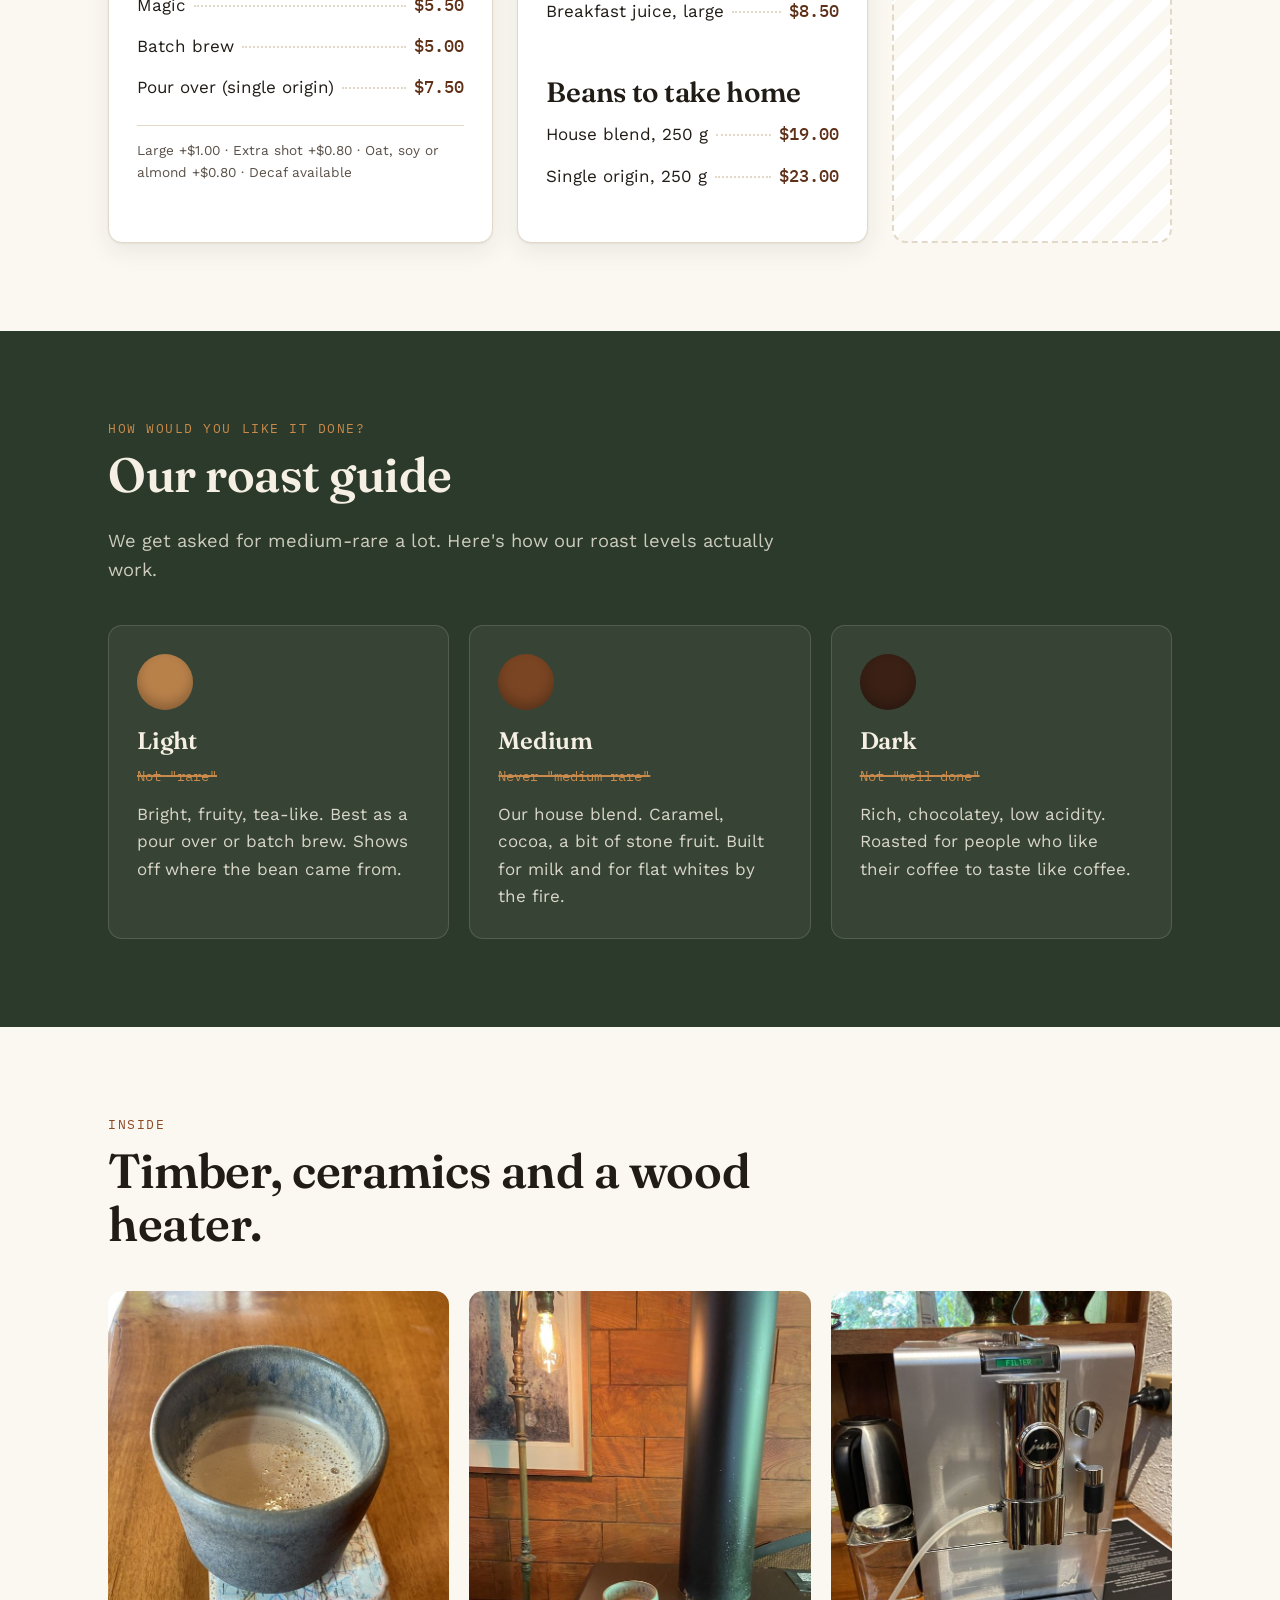
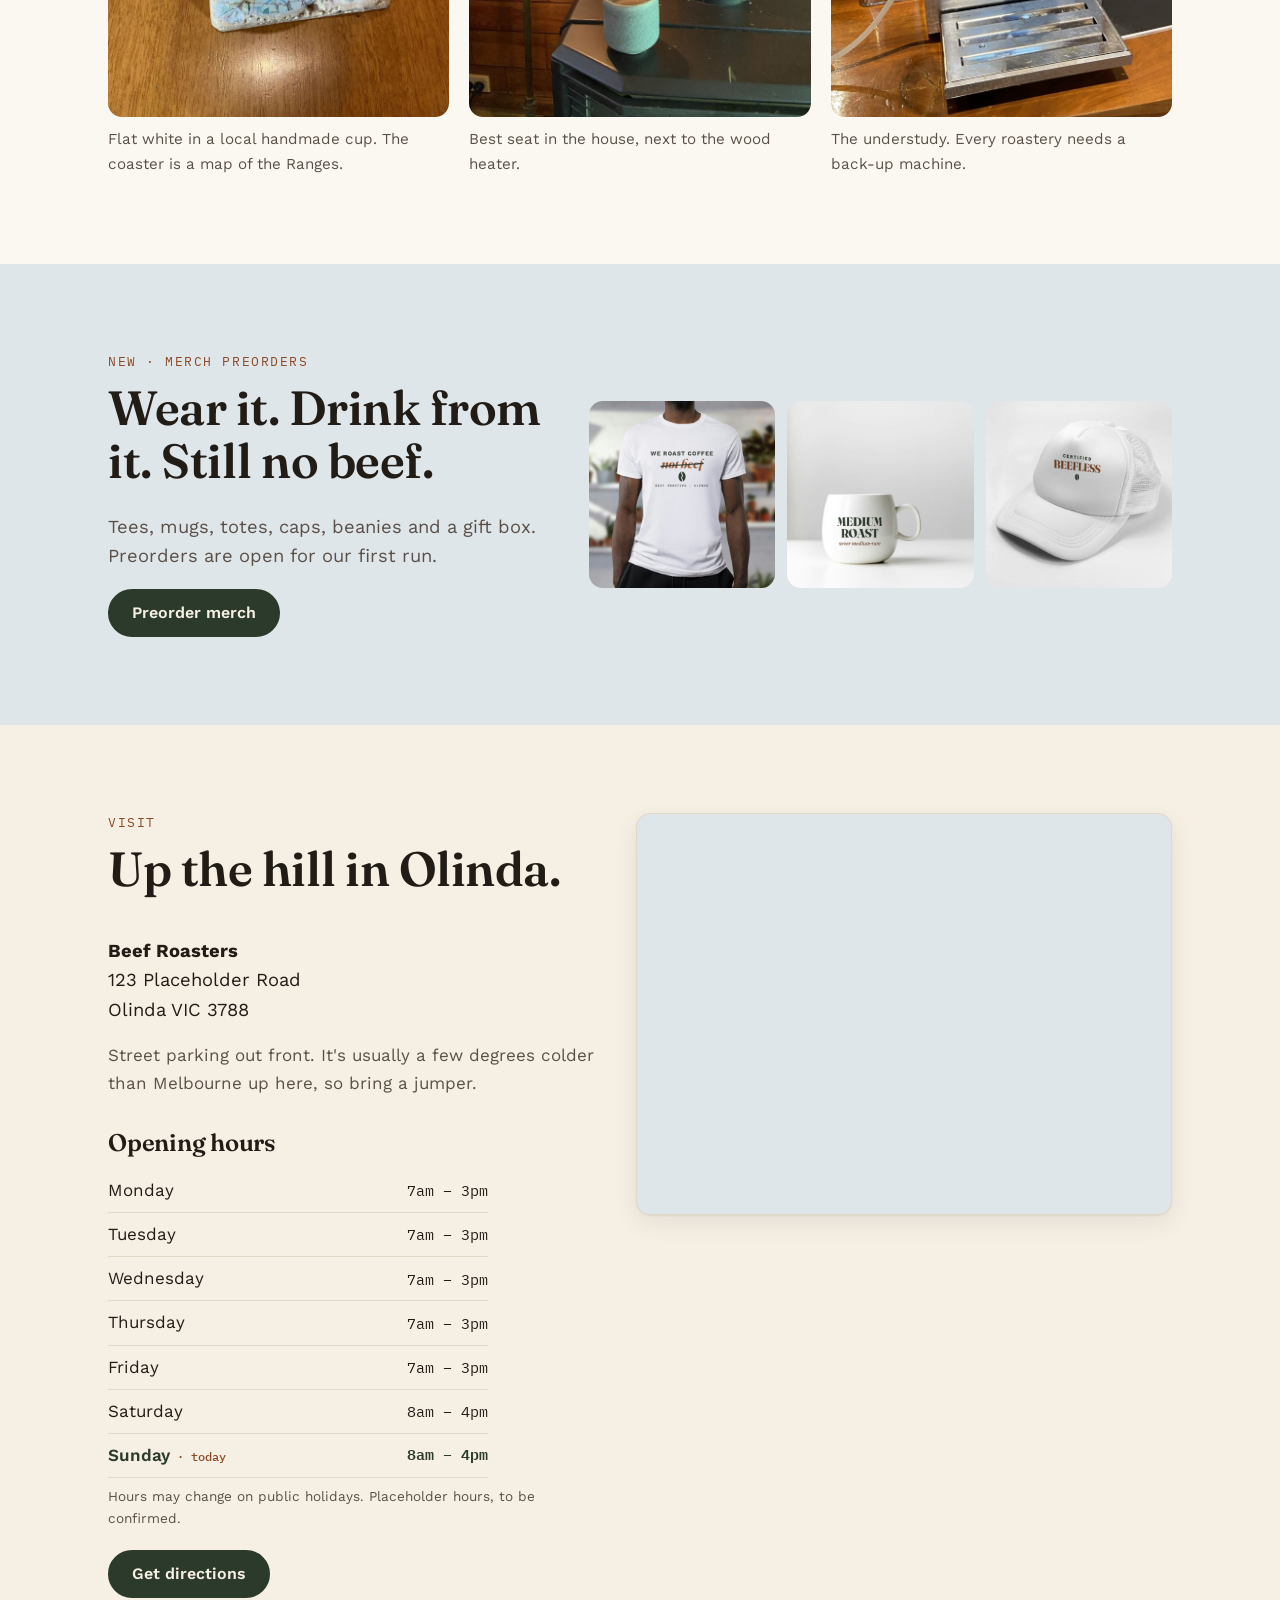
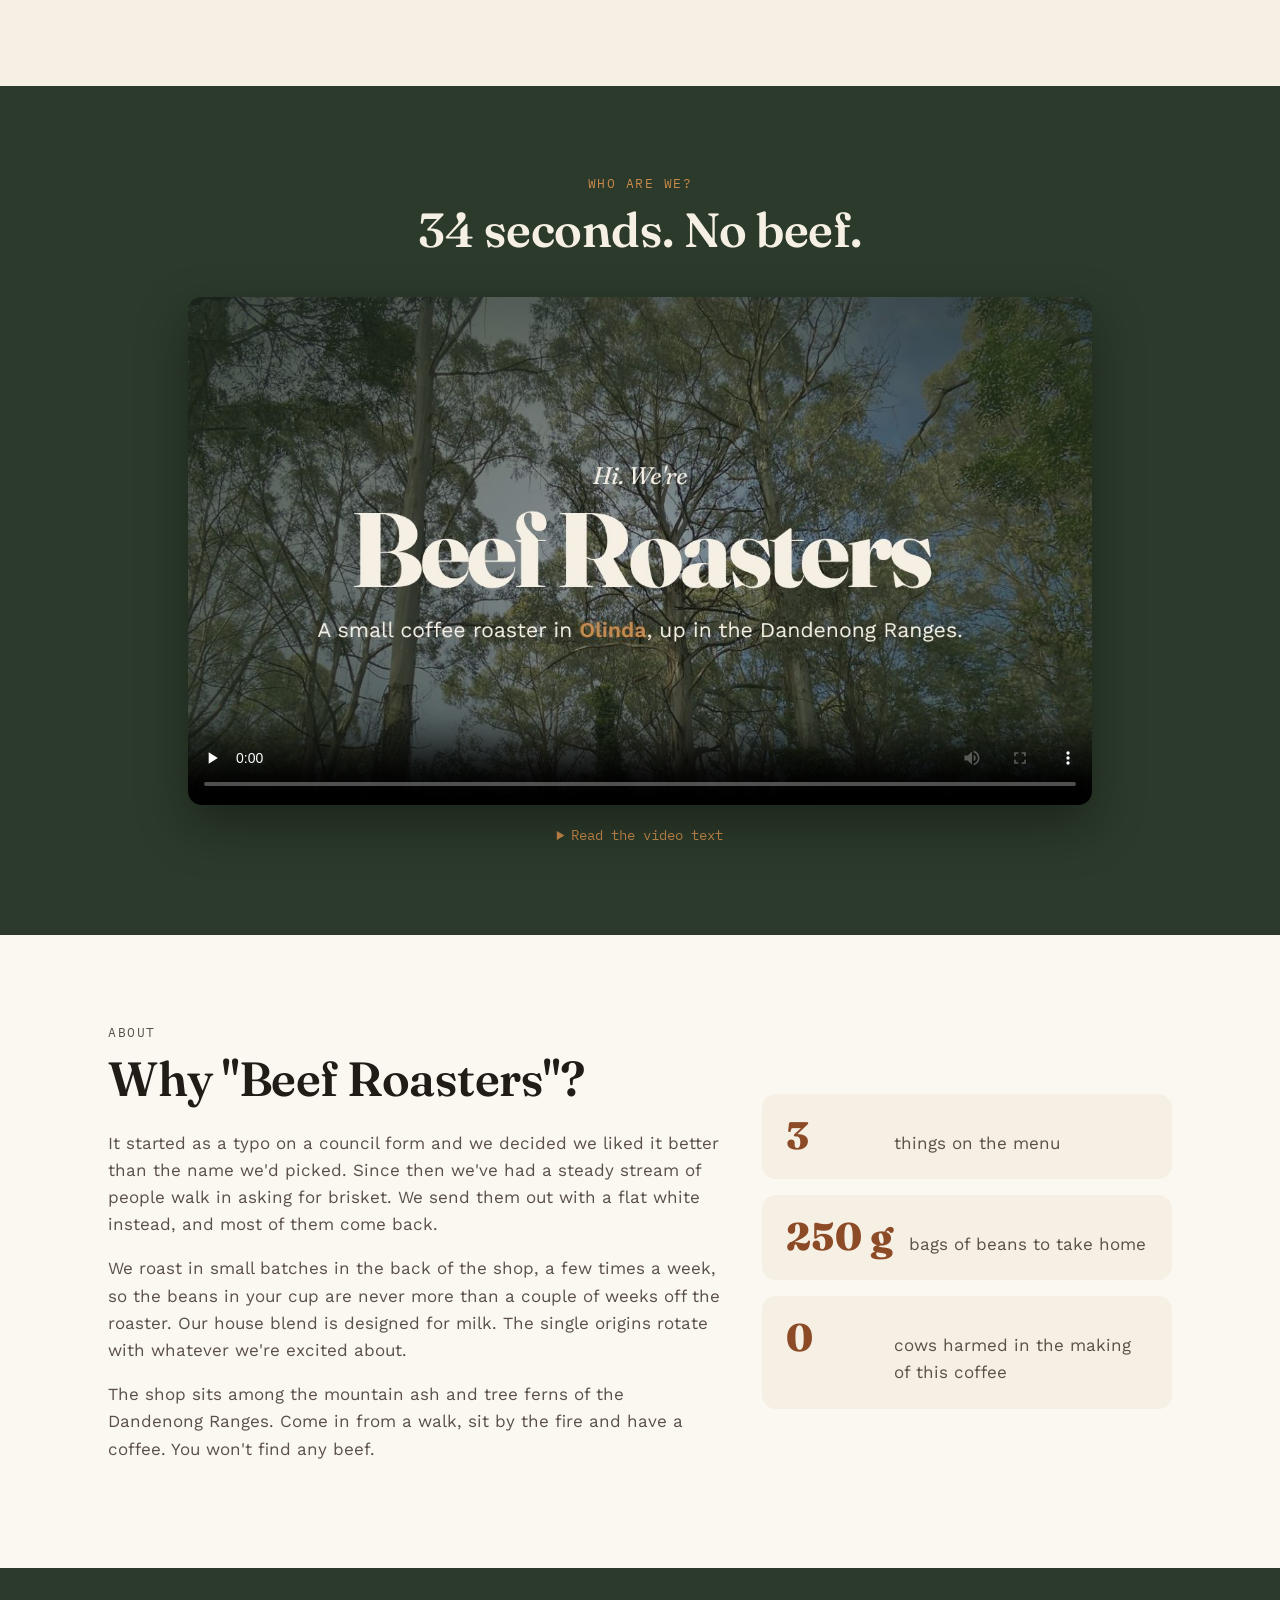
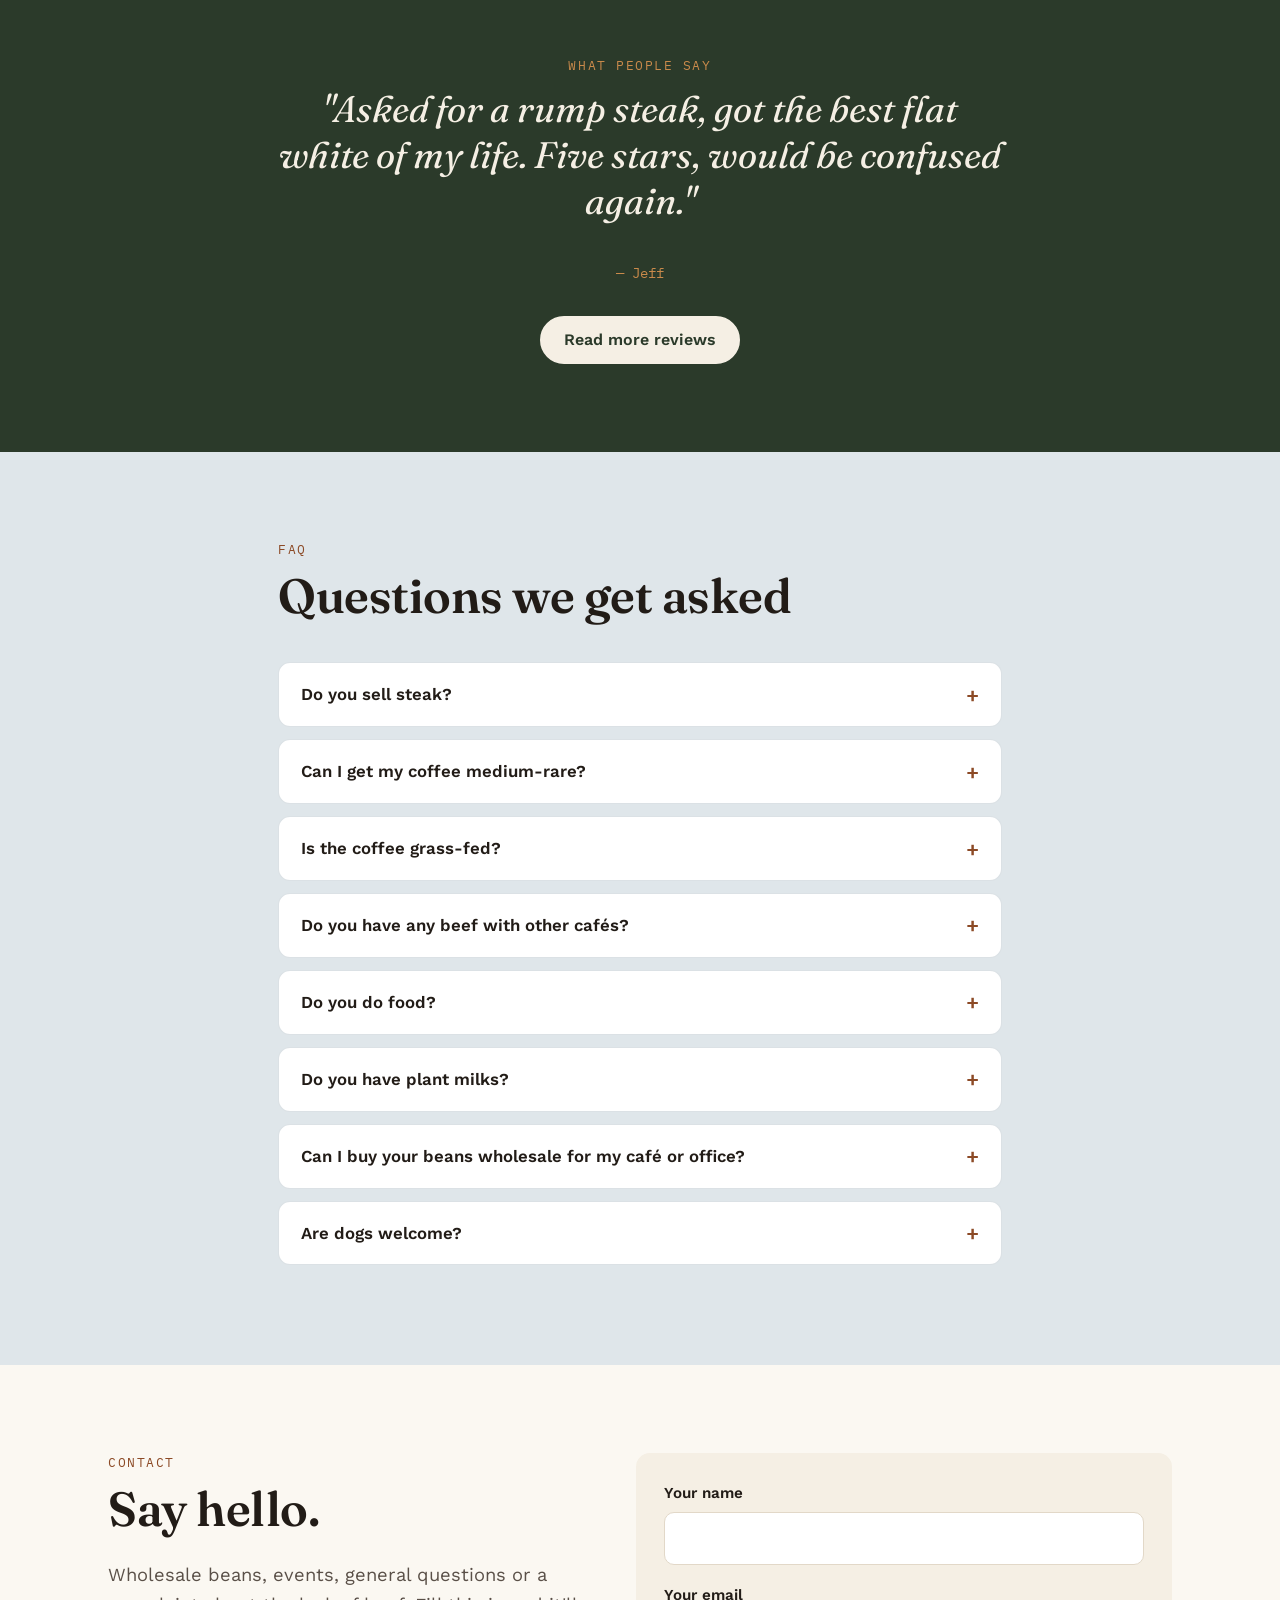
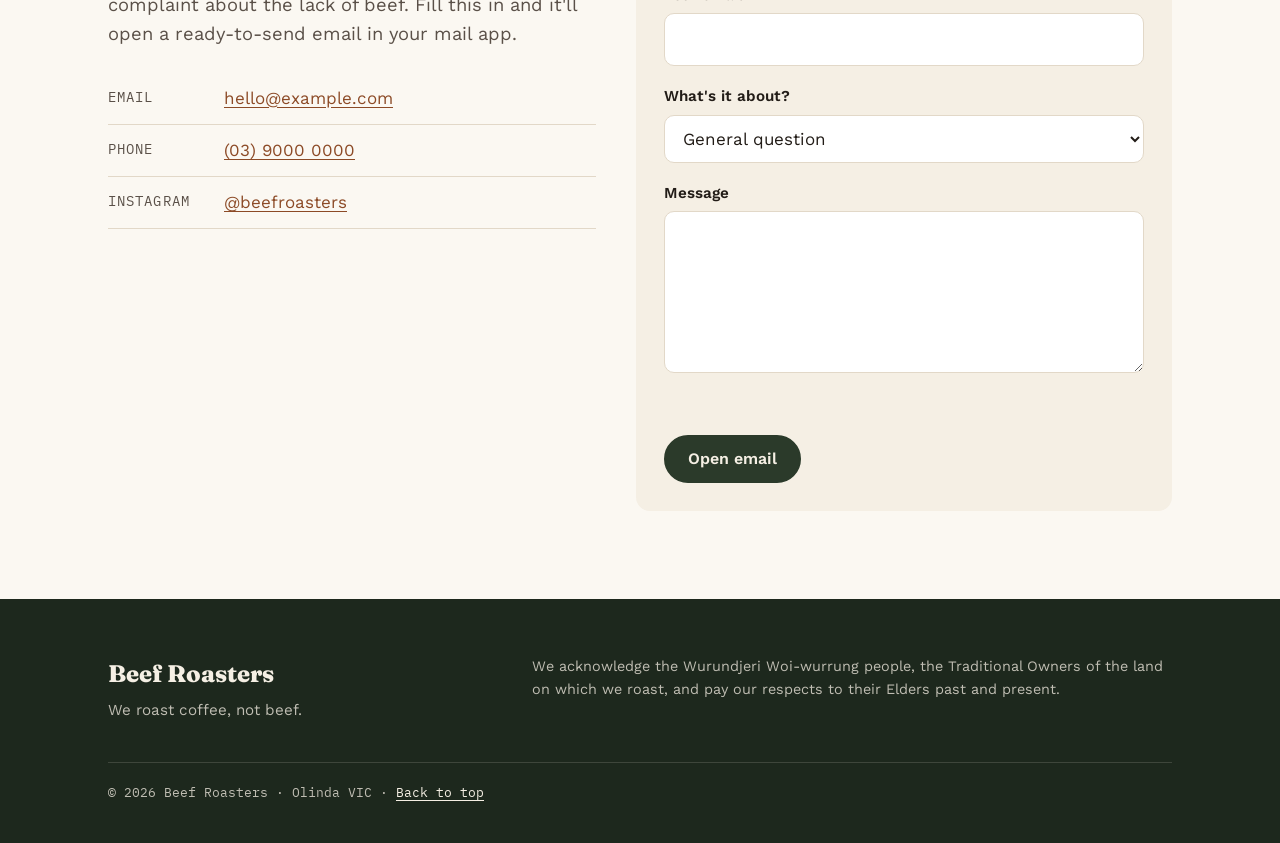
==== commit f52e1c1d: "Use real product photos for merch; add portrait video for phones Merch images are now mockups printe" ====
--- a/index.html
+++ b/index.html
@@ -205,13 +205,13 @@
         <div>
           <p class="eyebrow">New · merch preorders</p>
           <h2>Wear it. Drink from it. Still no beef.</h2>
-          <p class="lede">Tees, handmade mugs, totes, beanies and a gift box. Preorders are open for our first run.</p>
+          <p class="lede">Tees, mugs, totes, caps, beanies and a gift box. Preorders are open for our first run.</p>
           <a class="btn" href="merch.html">Preorder merch</a>
         </div>
         <a class="merch-teaser-imgs" href="merch.html" aria-label="See the merch range">
-          <img src="images/merch/tee.svg" alt="Not Beef Tee" loading="lazy" width="600" height="600">
-          <img src="images/merch/mug.svg" alt="Never Medium-Rare Mug" loading="lazy" width="600" height="600">
-          <img src="images/merch/beanie.svg" alt="Zero Beef Club Beanie" loading="lazy" width="600" height="600">
+          <img src="images/merch/tee.jpg" alt="Not Beef Tee" loading="lazy" width="600" height="600">
+          <img src="images/merch/mug.jpg" alt="Never Medium-Rare Mug" loading="lazy" width="600" height="600">
+          <img src="images/merch/cap.jpg" alt="Certified Beefless Trucker Cap" loading="lazy" width="600" height="600">
         </a>
       </div>
     </section>
@@ -253,10 +253,18 @@
           <p class="eyebrow">Who are we?</p>
           <h2>34 seconds. No beef.</h2>
         </header>
-        <video class="who-video" controls playsinline preload="none" poster="media/who-we-are-poster.jpg" width="1280" height="720">
-          <source src="media/who-we-are.mp4" type="video/mp4">
-          Your browser can't play this video. <a href="media/who-we-are.mp4">Download it instead.</a>
-        </video>
+        <div class="who-frame who-frame-wide">
+          <video class="who-video" controls playsinline preload="none" poster="media/who-we-are-poster.jpg" width="1280" height="720">
+            <source src="media/who-we-are.mp4" type="video/mp4">
+            Your browser can't play this video. <a href="media/who-we-are.mp4">Download it instead.</a>
+          </video>
+        </div>
+        <div class="who-frame who-frame-tall">
+          <video class="who-video" controls playsinline preload="none" poster="media/who-we-are-portrait-poster.jpg" width="720" height="900">
+            <source src="media/who-we-are-portrait.mp4" type="video/mp4">
+            Your browser can't play this video. <a href="media/who-we-are-portrait.mp4">Download it instead.</a>
+          </video>
+        </div>
         <details class="transcript">
           <summary>Read the video text</summary>
           <p>Who are we? Hi. We're Beef Roasters, a small coffee roaster in Olinda, up in the Dandenong Ranges. What we don't roast: steak. Nope. Despite the name. Every single day. What we do roast: coffee. Small batches. A few times a week, out the back. The whole menu: coffee, breakfast tea, breakfast juice. That's it. Three things, done properly. Come in from the forest. Sit by the fire. Have a coffee. Beef roasted since opening: 0 kg. And we'd like to keep it that way. Beef Roasters. We roast coffee, not beef. Olinda, Dandenong Ranges.</p>
--- a/styles.css
+++ b/styles.css
@@ -325,7 +325,7 @@
 .merch-hero { padding: 72px 0 64px; }
 .merch-hero-grid { display: grid; gap: 32px; grid-template-columns: 1fr; align-items: center; }
 @media (min-width: 860px) { .merch-hero-grid { grid-template-columns: 1.3fr 1fr; } }
-.merch-hero-img { width: 100%; max-width: 420px; margin: 0 auto; border-radius: 24px; }
+.merch-hero-img { width: 100%; max-width: 420px; margin: 0 auto; border-radius: 24px; aspect-ratio: 1; object-fit: cover; }
 .merch-facts { list-style: none; padding: 0; margin: 28px 0 0; display: flex; flex-wrap: wrap; gap: 12px; }
 .merch-facts li { background: rgba(245, 239, 228, .08); border: 1px solid rgba(245, 239, 228, .18); border-radius: 12px; padding: 10px 16px; }
 .merch-facts b { display: block; font-family: var(--mono); font-size: .75rem; font-weight: 500; text-transform: uppercase; letter-spacing: .1em; color: var(--honey); }
@@ -335,7 +335,7 @@
 @media (min-width: 620px) { .product-grid { grid-template-columns: repeat(2, 1fr); } }
 @media (min-width: 1000px) { .product-grid { grid-template-columns: repeat(4, 1fr); } }
 .product { position: relative; background: #fff; border: 1px solid var(--line); border-radius: var(--radius); overflow: hidden; display: flex; flex-direction: column; box-shadow: var(--shadow); }
-.product img { width: 100%; height: auto; aspect-ratio: 1; display: block; transition: transform .3s ease; }
+.product img { width: 100%; height: auto; aspect-ratio: 1; object-fit: cover; display: block; transition: transform .3s ease; }
 .product:hover img { transform: scale(1.03); }
 .product-body { padding: 20px 20px 22px; display: flex; flex-direction: column; flex: 1; }
 .product-body h3 { font-size: 1.3rem; margin-bottom: .3em; }
@@ -395,10 +395,18 @@
 .merch-teaser { display: grid; gap: 32px; grid-template-columns: 1fr; align-items: center; }
 @media (min-width: 860px) { .merch-teaser { grid-template-columns: 1fr 1.3fr; } }
 .merch-teaser-imgs { display: grid; grid-template-columns: repeat(3, 1fr); gap: 12px; }
-.merch-teaser-imgs img { border-radius: var(--radius); width: 100%; height: auto; aspect-ratio: 1; }
+.merch-teaser-imgs img { border-radius: var(--radius); width: 100%; height: auto; aspect-ratio: 1; object-fit: cover; }
 
 /* ---------- Who we are video ---------- */
-.who-video { width: 100%; height: auto; aspect-ratio: 16 / 9; border-radius: var(--radius); background: var(--forest-deep); box-shadow: 0 20px 50px rgba(0, 0, 0, .35); display: block; }
+/* The frame fixes the box size; the video fills it and can never grow past it. */
+.who-frame { position: relative; width: 100%; margin: 0 auto; border-radius: var(--radius); overflow: hidden; background: var(--forest-deep); box-shadow: 0 20px 50px rgba(0, 0, 0, .35); }
+.who-frame-wide { aspect-ratio: 16 / 9; }
+.who-frame-tall { aspect-ratio: 4 / 5; max-width: min(100%, calc(78vh * 0.8)); display: none; }
+.who-video { position: absolute; inset: 0; width: 100%; height: 100%; max-width: 100%; object-fit: contain; display: block; background: var(--forest-deep); }
+@media (max-width: 640px) {
+  .who-frame-wide { display: none; }
+  .who-frame-tall { display: block; }
+}
 .transcript { margin-top: 20px; text-align: left; }
 .transcript summary { cursor: pointer; font-family: var(--mono); font-size: .85rem; color: var(--honey); text-align: center; }
 .transcript p { margin-top: 12px; color: rgba(245, 239, 228, .8); font-size: .95rem; }
